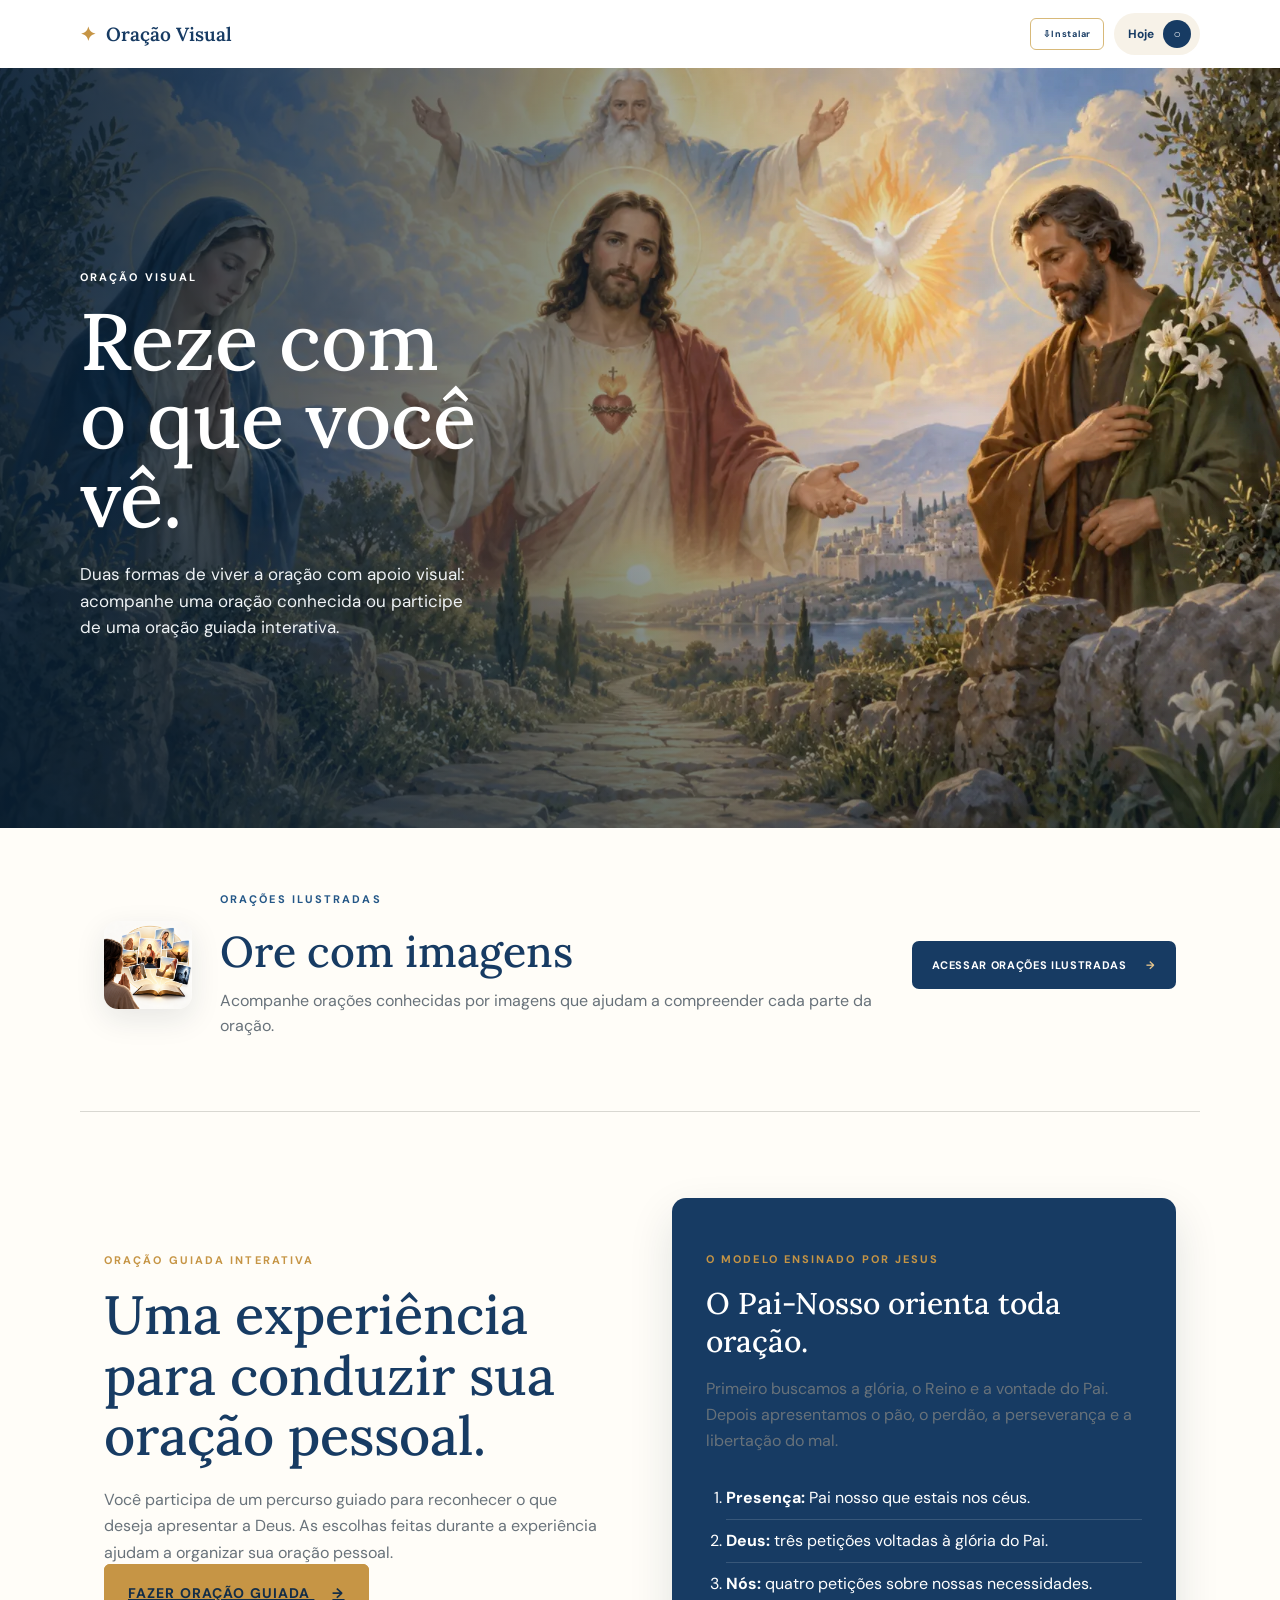
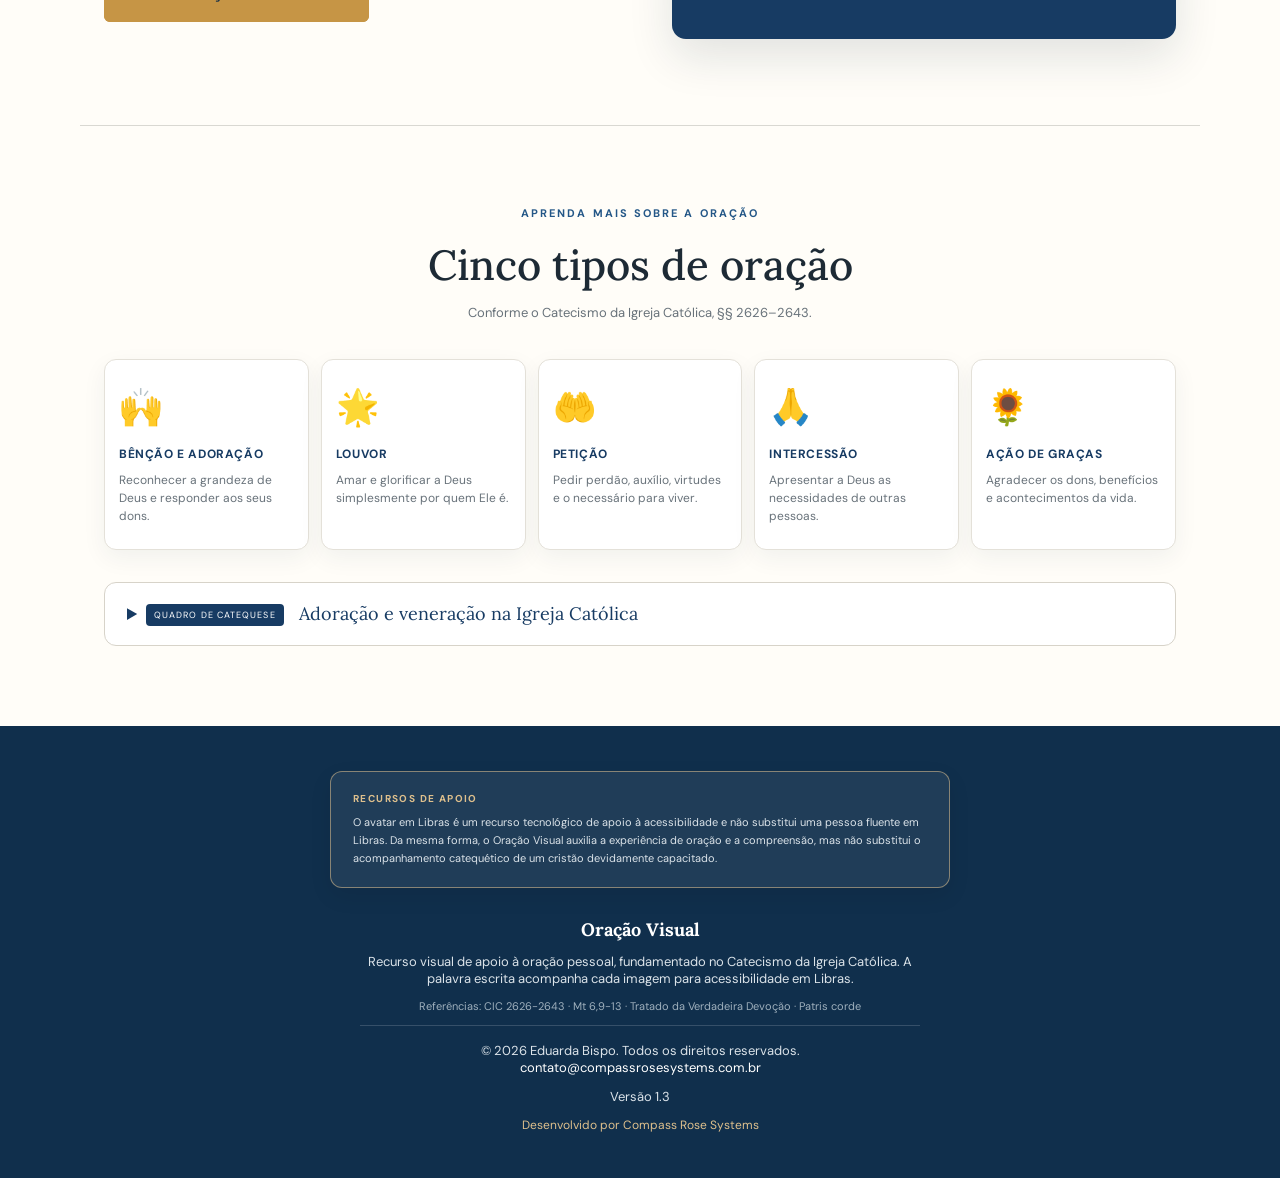
==== index.html @ 01b2849e "Torna instalação do cabeçalho intuitiva" ====
<!doctype html>
<html lang="pt-BR">
<head>
  <meta charset="UTF-8">
  <meta name="viewport" content="width=device-width, initial-scale=1.0">
  <meta name="theme-color" content="#173b63">
  <meta name="mobile-web-app-capable" content="yes">
  <meta name="apple-mobile-web-app-capable" content="yes">
  <meta name="apple-mobile-web-app-status-bar-style" content="default">
  <meta name="apple-mobile-web-app-title" content="Oração Visual">
  <meta name="description" content="Uma oração por imagens, com palavras curtas e apoio do VLibras.">
  <title>Oração Visual</title>
  <link rel="manifest" href="manifest.webmanifest?v=20260916-1">
  <link rel="icon" href="assets/app-icon.svg" type="image/svg+xml">
  <link rel="apple-touch-icon" href="assets/app-icon.svg">
  <link rel="preconnect" href="https://fonts.googleapis.com">
  <link rel="preconnect" href="https://fonts.gstatic.com" crossorigin>
  <link href="https://fonts.googleapis.com/css2?family=DM+Sans:wght@400;600;700&family=Lora:wght@500;600&display=swap" rel="stylesheet">
  <link rel="stylesheet" href="styles.css?v=20260918-2">
  <link rel="stylesheet" href="oracoes-ilustradas.css?v=20260917-7">
</head>
<body>
  <header class="topbar">
    <a class="brand" href="#inicio" aria-label="Oração Visual - início"><span class="brand-mark">✦</span><span>Oração Visual</span></a>
    <div class="header-actions"><button class="install-header" id="installHeaderButton" type="button" aria-label="Instalar Oração Visual"><span class="install-icon" aria-hidden="true">⇩</span><span class="install-label">Instalar</span></button><button class="habit" id="habitButton" type="button" aria-label="Ver hábito de oração"><span>Hoje</span><strong id="habitCount">○</strong></button></div></header>

  <main>
    <section class="hero" id="inicio">
      <img src="assets/oracao-visual-hero.webp" alt="Jesus ao centro, Deus Pai, o Espírito Santo, Santa Maria e São José em uma paisagem iluminada">
      <div class="hero-shade"></div>
      <div class="hero-content">
        <p class="eyebrow">ORAÇÃO VISUAL</p>
        <h1>Reze com<br>o que você vê.</h1>
        <p>Duas formas de viver a oração com apoio visual: acompanhe uma oração conhecida ou participe de uma oração guiada interativa.</p>
      </div>
    </section>

    <section class="illustrated-access" aria-labelledby="oracoes-ilustradas-home">
      <img class="illustrated-access-cover" src="assets/oracoes-ilustradas/capas/capa-oracoes-ilustradas.png.png" alt="" aria-hidden="true">
      <div class="illustrated-access-copy">
        <p class="eyebrow blue">ORAÇÕES ILUSTRADAS</p>
        <h2 id="oracoes-ilustradas-home">Ore com imagens</h2>
        <p>Acompanhe orações conhecidas por imagens que ajudam a compreender cada parte da oração.</p>
      </div>
      <a class="illustrated-access-button" href="oracoes-ilustradas.html">ACESSAR ORAÇÕES ILUSTRADAS <span>→</span></a>
    </section>

    <section class="guided-prayer" id="oracao-guiada" aria-labelledby="guiada-titulo">
      <div>
        <p class="eyebrow gold">ORAÇÃO GUIADA INTERATIVA</p>
        <h2 id="guiada-titulo">Uma experiência para conduzir sua oração pessoal.</h2>
        <p>Você participa de um percurso guiado para reconhecer o que deseja apresentar a Deus. As escolhas feitas durante a experiência ajudam a organizar sua oração pessoal.</p>
        <a class="primary prayer-cta" href="oracao-guiada.html">FAZER ORAÇÃO GUIADA <span>→</span></a>
      </div>
      <div class="our-father-guide">
        <p class="eyebrow gold">O MODELO ENSINADO POR JESUS</p>
        <h3>O Pai-Nosso orienta toda oração.</h3>
        <p>Primeiro buscamos a glória, o Reino e a vontade do Pai. Depois apresentamos o pão, o perdão, a perseverança e a libertação do mal.</p>
        <ol>
          <li><b>Presença:</b> Pai nosso que estais nos céus.</li>
          <li><b>Deus:</b> três petições voltadas à glória do Pai.</li>
          <li><b>Nós:</b> quatro petições sobre nossas necessidades.</li>
        </ol>
      </div>
    </section>

    <section class="how catechesis-section" aria-labelledby="como-funciona">
      <p class="eyebrow blue">APRENDA MAIS SOBRE A ORAÇÃO</p>
      <h2 id="como-funciona">Cinco tipos de oração</h2>
      <p class="catechism">Conforme o Catecismo da Igreja Católica, §§ 2626–2643.</p>
      <div class="purpose-grid">
        <article><span>🙌</span><h3>BÊNÇÃO E ADORAÇÃO</h3><p>Reconhecer a grandeza de Deus e responder aos seus dons.</p></article>
        <article><span>🌟</span><h3>LOUVOR</h3><p>Amar e glorificar a Deus simplesmente por quem Ele é.</p></article>
        <article><span>🤲</span><h3>PETIÇÃO</h3><p>Pedir perdão, auxílio, virtudes e o necessário para viver.</p></article>
        <article><span>🙏</span><h3>INTERCESSÃO</h3><p>Apresentar a Deus as necessidades de outras pessoas.</p></article>
        <article><span>🌻</span><h3>AÇÃO DE GRAÇAS</h3><p>Agradecer os dons, benefícios e acontecimentos da vida.</p></article>
      </div>
      <details class="catechesis-box">
        <summary><span>QUADRO DE CATEQUESE</span> Adoração e veneração na Igreja Católica</summary>
        <p class="catechesis-intro">Estes termos explicam diferentes graus de honra. Eles não são etapas da oração diária.</p>
        <div class="worship-note">
          <div><strong>LATRIA</strong><span>ADORAÇÃO</span><p>Somente a Deus: Pai, Filho e Espírito Santo.</p></div>
          <div><strong>HIPERDULIA</strong><span>VENERAÇÃO ESPECIAL</span><p>À Santíssima Virgem Maria, Mãe de Jesus.</p></div>
          <div><strong>PROTODULIA</strong><span>VENERAÇÃO ESPECIAL</span><p>A São José, esposo de Maria e pai no coração.</p></div>
          <div><strong>DULIA</strong><span>VENERAÇÃO</span><p>Aos demais santos, amigos de Deus e intercessores.</p></div>
        </div>
      </details>
    </section>

    <section class="prayer" id="orar" hidden>
      <div class="progress" aria-label="Progresso da oração"><span id="progressBar"></span></div>
      <div id="stepContent" aria-live="polite"></div>
      <div class="navigation"><button class="secondary" id="backButton" type="button">VOLTAR</button><button class="primary" id="nextButton" type="button">CONTINUAR <span>→</span></button></div>
    </section>

    <section class="closing" id="closing" hidden aria-live="polite">
      <div class="closing-symbol">✦</div><p class="eyebrow gold">SUA ORAÇÃO DE HOJE</p><h2>Senhor, eu estou aqui.</h2><div id="prayerSummary" class="summary"></div><p class="fixed-ending">Em nome de Jesus.<br><strong>Amém.</strong></p><div id="confessionGuidance"></div><button class="primary" id="finishButton" type="button">CONCLUIR ORAÇÃO</button>
    </section>

    <section class="prayer-complete" id="prayerComplete" hidden aria-live="polite">
      <div class="incense-scene" role="img" aria-label="Incenso subindo ao céu como símbolo da oração"><span class="smoke smoke-one"></span><span class="smoke smoke-two"></span><span class="smoke smoke-three"></span><span class="incense-glow"></span><span class="incense-bowl">♨</span></div><p class="eyebrow gold">ORAÇÃO CONCLUÍDA</p><h2>Minha oração sobe a ti, Senhor.</h2><p class="incense-verse">“Suba à tua presença a minha oração como incenso.”<br><strong>Salmo 141,2</strong></p><button class="primary home-button" id="homeButton" type="button"><span aria-hidden="true">⌂</span> VOLTAR AO INÍCIO</button>
    </section>
  </main>

  <footer><aside class="support-notice" aria-label="Aviso sobre os recursos de apoio"><strong>RECURSOS DE APOIO</strong><p>O avatar em Libras é um recurso tecnológico de apoio à acessibilidade e não substitui uma pessoa fluente em Libras. Da mesma forma, o Oração Visual auxilia a experiência de oração e a compreensão, mas não substitui o acompanhamento catequético de um cristão devidamente capacitado.</p></aside><strong>Oração Visual</strong><p>Recurso visual de apoio à oração pessoal, fundamentado no Catecismo da Igreja Católica. A palavra escrita acompanha cada imagem para acessibilidade em Libras.</p><p class="reference">Referências: CIC 2626-2643 · Mt 6,9-13 · Tratado da Verdadeira Devoção · Patris corde</p><button class="install-app" id="installAppButton" type="button" hidden>INSTALAR APLICATIVO</button><p class="footer-rights">© 2026 Eduarda Bispo. Todos os direitos reservados.<br><a href="mailto:contato@compassrosesystems.com.br">contato@compassrosesystems.com.br</a></p><p class="site-version" aria-label="Versão atual">Versão 1.3</p><span class="footer-brand">Desenvolvido por Compass Rose Systems</span></footer>
  <div vw class="enabled"><div vw-access-button class="active"></div><div vw-plugin-wrapper><div class="vw-plugin-top-wrapper"></div></div></div>
  <script src="https://vlibras.gov.br/app/vlibras-plugin.js"></script><script>new window.VLibras.Widget('https://vlibras.gov.br/app');</script><script src="app.js?v=20260917-2"></script>
<script src="pwa-install.js?v=20260918-1"></script>
</body></html>
---- styles.css ----
:root{--blue:#173b63;--blue2:#245787;--cream:#f7f2e8;--paper:#fffdf8;--gold:#c69545;--ink:#1d2a35;--muted:#68727a;--line:#d9d8d2;--shadow:0 18px 45px rgba(19,42,61,.12)}
*{box-sizing:border-box}html{scroll-behavior:smooth}body{margin:0;background:var(--paper);color:var(--ink);font-family:"DM Sans",sans-serif}.topbar{height:68px;padding:0 max(20px,calc((100vw - 1120px)/2));display:flex;align-items:center;justify-content:space-between;background:#fff;position:relative;z-index:3}.brand{display:flex;gap:10px;align-items:center;text-decoration:none;color:var(--blue);font-family:Lora,serif;font-weight:600;font-size:19px}.brand-mark{color:var(--gold)}button{font:inherit}.habit{border:0;background:var(--cream);color:var(--blue);border-radius:30px;padding:7px 9px 7px 14px;display:flex;align-items:center;gap:9px;font-size:12px;font-weight:700}.habit strong{display:grid;place-items:center;width:28px;height:28px;border-radius:50%;background:var(--blue);color:#fff}.hero{height:min(760px,calc(100svh - 68px));min-height:580px;position:relative;color:white;overflow:hidden}.hero>img{width:100%;height:100%;object-fit:cover;object-position:center}.hero-shade{position:absolute;inset:0;background:linear-gradient(90deg,rgba(8,30,50,.88) 0%,rgba(12,40,64,.48) 44%,rgba(12,40,64,.04) 75%),linear-gradient(0deg,rgba(11,33,50,.45),transparent 45%)}.hero-content{position:absolute;left:max(24px,calc((100vw - 1120px)/2));top:50%;transform:translateY(-46%);max-width:490px}.eyebrow{font-size:11px;letter-spacing:.19em;font-weight:700;margin:0 0 18px}.hero h1,.how h2,.closing h2{font-family:Lora,serif;font-weight:500}.hero h1{font-size:clamp(48px,7vw,80px);line-height:.98;margin:0 0 24px}.hero-content>p:not(.eyebrow){max-width:390px;font-size:17px;line-height:1.55;color:#eef2f5}.primary,.secondary{border-radius:6px;padding:16px 19px;border:1px solid var(--gold);font-size:12px;letter-spacing:.08em;font-weight:700;cursor:pointer}.primary{background:var(--gold);color:#122d48}.primary span{margin-left:18px}.secondary{background:transparent;color:var(--blue);border-color:#bdc4c9}.hero .primary{margin-top:16px}.how,.prayer,.closing{max-width:1120px;margin:auto;padding:80px 24px}.how{text-align:center}.blue{color:var(--blue2)}.how h2{font-size:clamp(29px,4vw,42px);max-width:720px;margin:0 auto 38px}.steps-preview{display:grid;grid-template-columns:repeat(4,1fr);gap:10px;max-width:760px;margin:auto}.steps-preview span{padding:17px 8px;border-top:1px solid var(--line);font-size:13px}.steps-preview b{color:var(--gold);margin-right:7px}.prayer{min-height:720px}.progress{height:4px;background:#e5e5df;border-radius:4px;margin-bottom:55px}.progress span{display:block;height:100%;width:25%;background:var(--gold);transition:.3s}.step-head{text-align:center;max-width:650px;margin:0 auto 34px}.step-number{color:var(--gold);font-size:12px;letter-spacing:.15em;font-weight:700}.step-head h2{font-family:Lora,serif;color:var(--blue);font-size:clamp(30px,5vw,48px);margin:10px 0}.step-head p{color:var(--muted);line-height:1.5}.cards{display:grid;grid-template-columns:repeat(auto-fit,minmax(170px,1fr));gap:15px}.visual-card{min-height:220px;position:relative;border:2px solid transparent;border-radius:14px;overflow:hidden;background:#eee;cursor:pointer;box-shadow:0 5px 18px rgba(21,47,68,.08);transition:.2s;text-align:left;padding:0}.visual-card:hover{transform:translateY(-3px)}.visual-card.selected{border-color:var(--gold);box-shadow:0 0 0 3px rgba(198,149,69,.2)}.visual-card .art{height:155px;display:grid;place-items:center;font-size:66px;background:linear-gradient(145deg,#dae8ed,#f5e6cf)}.visual-card.person .art{background-image:url('assets/oracao-visual-hero.webp');background-size:560%;background-position:var(--pos);color:transparent}.visual-card .label{display:block;background:#fff;padding:13px 14px;color:var(--blue);font-weight:700;font-size:14px}.visual-card .meaning{display:block;background:#fff;padding:0 14px 15px;color:var(--muted);font-size:11px;min-height:30px}.visual-card .check{position:absolute;right:10px;top:10px;width:27px;height:27px;border-radius:50%;background:#fff;color:transparent;display:grid;place-items:center}.visual-card.selected .check{background:var(--gold);color:#fff}.navigation{display:flex;justify-content:space-between;margin-top:38px}.navigation .primary:disabled{opacity:.45;cursor:not-allowed}.closing{text-align:center;max-width:760px}.closing-symbol{font-size:48px;color:var(--gold)}.gold{color:var(--gold);margin-top:20px}.closing h2{font-size:45px;color:var(--blue);margin:10px}.summary{text-align:left;background:var(--cream);padding:25px;border-radius:12px;margin:32px 0;line-height:1.7}.summary p{margin:8px 0}.fixed-ending{font-family:Lora,serif;color:var(--blue);font-size:24px;line-height:1.5}.fixed-ending strong{font-size:34px}footer{background:#102f4c;color:#dbe3e9;text-align:center;padding:45px 24px;font-size:13px}footer strong{font-family:Lora,serif;font-size:18px;color:#fff}footer p{max-width:560px;margin:12px auto}footer a{color:#dec08d}.toast{position:fixed;bottom:26px;left:50%;transform:translateX(-50%);background:#173b63;color:#fff;padding:12px 18px;border-radius:30px;z-index:9;box-shadow:var(--shadow)}
@media(max-width:700px){.topbar{height:60px;padding:0 16px}.hero{height:690px}.hero>img{object-position:58% center}.hero-shade{background:linear-gradient(0deg,rgba(9,31,49,.94) 0%,rgba(9,31,49,.68) 50%,rgba(9,31,49,.05) 85%)}.hero-content{left:22px;right:22px;top:auto;bottom:34px;transform:none}.hero h1{font-size:49px}.hero-content>p:not(.eyebrow){font-size:15px}.primary{width:100%}.how{padding:60px 20px}.steps-preview{grid-template-columns:1fr 1fr}.prayer{padding:45px 16px}.cards{grid-template-columns:1fr 1fr;gap:10px}.visual-card{min-height:190px}.visual-card .art{height:125px;font-size:52px}.visual-card .label{font-size:13px;padding:11px}.visual-card .meaning{padding:0 11px 12px}.navigation{gap:10px}.navigation button{width:50%;padding:14px 8px}.closing{padding:60px 20px}.closing h2{font-size:36px}}

/* Catequese visual */
.how h2{margin-bottom:12px}.catechism{color:var(--muted);font-size:13px;margin:0 0 38px}.purpose-grid{display:grid;grid-template-columns:repeat(5,1fr);gap:12px}.purpose-grid article{background:#fff;border:1px solid #e4e1d9;border-radius:12px;padding:24px 14px;text-align:left;box-shadow:0 8px 24px rgba(20,45,64,.06)}.purpose-grid article>span{font-size:35px}.purpose-grid h3{color:var(--blue);font-size:12px;letter-spacing:.05em;margin:16px 0 9px}.purpose-grid p{font-size:12px;line-height:1.5;color:var(--muted);margin:0}.our-father{background:var(--blue);color:#fff;padding:64px max(24px,calc((100vw - 1080px)/2));display:grid;grid-template-columns:1fr 1fr;gap:70px;align-items:center}.our-father h2{font-family:Lora,serif;font-weight:500;font-size:clamp(30px,4vw,45px);margin:0 0 18px}.our-father p:not(.eyebrow){color:#d8e1e8;line-height:1.7}.our-father ol{margin:0;padding:0;list-style:none}.our-father li{border-top:1px solid rgba(255,255,255,.2);padding:17px 0;font-size:14px}.our-father b{color:#e5c48c}.reference{font-size:11px;color:#9fb0bd}
@media(max-width:900px){.purpose-grid{grid-template-columns:repeat(2,1fr)}.purpose-grid article:last-child{grid-column:1/-1}.our-father{grid-template-columns:1fr;gap:30px}}
@media(max-width:520px){.purpose-grid{grid-template-columns:1fr}.purpose-grid article:last-child{grid-column:auto}.purpose-grid article{display:grid;grid-template-columns:44px 1fr;column-gap:10px;padding:18px}.purpose-grid article>span{grid-row:1/3;font-size:30px}.purpose-grid h3{margin:2px 0 5px}.purpose-grid p{grid-column:2}.our-father{padding:52px 22px}}
.worship-note{display:grid;grid-template-columns:1fr 1fr;gap:12px;margin-top:28px;text-align:left}.worship-note>div{border-radius:10px;padding:20px;background:var(--cream)}.worship-note strong{display:block;color:var(--blue);font-family:Lora,serif;font-size:21px}.worship-note span{display:block;color:var(--gold);font-size:11px;font-weight:700;letter-spacing:.08em;margin:5px 0}.worship-note p{margin:0;color:var(--muted);font-size:13px}.saint-field{max-width:560px;margin:25px auto 0}.saint-field label{display:block;color:var(--blue);font-weight:700;font-size:13px;margin-bottom:8px}.saint-field input{width:100%;padding:15px;border:1px solid #bdc4c9;border-radius:7px;font:inherit;background:#fff}.saint-field small{display:block;margin-top:7px;color:var(--muted)}.visual-card.fixed{cursor:default;border-color:#d8c08e}.visual-card.fixed .check{display:none}
@media(max-width:520px){.worship-note{grid-template-columns:1fr}}
.catechesis-box{margin-top:32px;border:1px solid #d7d3c9;border-radius:12px;background:#fff;text-align:left;overflow:hidden}.catechesis-box summary{cursor:pointer;padding:19px 22px;color:var(--blue);font-family:Lora,serif;font-size:18px}.catechesis-box summary span{font-family:"DM Sans",sans-serif;display:inline-block;margin-right:10px;padding:5px 8px;border-radius:4px;background:var(--blue);color:#fff;font-size:9px;letter-spacing:.12em;vertical-align:2px}.catechesis-intro{margin:0;padding:0 22px 5px;color:var(--muted);font-size:13px}.catechesis-box .worship-note{margin:15px;padding:0}.visual-card{min-height:310px}.visual-card .art{height:230px;background-image:linear-gradient(rgba(18,44,65,.10),rgba(18,44,65,.10)),var(--image);background-size:cover;background-position:center;font-size:0}.visual-card.person .art{background-image:linear-gradient(rgba(18,44,65,.08),rgba(18,44,65,.08)),url('assets/oracao-visual-hero.webp')}.visual-card .label{padding-top:12px;padding-bottom:5px;font-size:12px;letter-spacing:.04em}.visual-card .meaning{font-size:10px;padding-bottom:12px}.image-credit{display:block;color:#7a8389;font-size:9px;background:#fff;padding:0 14px 10px}
@media(max-width:700px){.cards{grid-template-columns:1fr}.visual-card{min-height:340px}.visual-card .art{height:270px}.visual-card .label{font-size:12px}.visual-card .meaning{font-size:10px}.catechesis-box summary{font-size:16px;line-height:1.4}}
.visual-card:not(.person) .art{background-image:linear-gradient(145deg,#d8e8ef,#f3e2c6);font-size:92px}.visual-card.person .art{font-size:0}
.group-tabs{display:flex;gap:8px;justify-content:center;flex-wrap:wrap;margin:0 0 26px}.group-tabs button{border:1px solid #bac5cc;background:#fff;color:var(--blue);border-radius:30px;padding:10px 14px;font-size:10px;font-weight:700;letter-spacing:.05em;cursor:pointer}.group-tabs button.active{background:var(--blue);border-color:var(--blue);color:#fff}.summary p{display:grid;grid-template-columns:38px 1fr;gap:10px;align-items:start;padding:10px 0;border-bottom:1px solid rgba(23,59,99,.1)}.summary p:last-child{border-bottom:0}.summary-emoji{font-size:25px;line-height:1.2;text-align:center}
.group-tabs{display:grid;grid-template-columns:repeat(auto-fit,minmax(210px,1fr));max-width:900px;margin:0 auto 28px;gap:12px}.group-tabs button{min-height:82px;border-radius:12px;padding:16px 48px 16px 18px;text-align:left;position:relative;display:flex;flex-direction:column;justify-content:center}.group-tabs button span{font-size:13px;line-height:1.25}.group-tabs button b{font-size:9px;color:var(--gold);margin-top:6px}.group-tabs button.active b{color:#f1d49f}.group-tabs button i{position:absolute;right:16px;top:50%;transform:translateY(-50%);font-size:27px;font-style:normal;font-weight:400}.group-hint{text-align:center;color:var(--muted);font-size:13px;background:var(--cream);border-radius:10px;max-width:620px;margin:0 auto;padding:18px}.group-hint+.cards:empty{display:none}
@media(max-width:700px){.group-tabs{grid-template-columns:1fr}.group-tabs button{min-height:76px}.group-hint{margin-bottom:10px}}
.prayer-cta{font-size:14px;padding:19px 23px;box-shadow:0 0 0 0 rgba(229,188,112,.65);animation:prayerPulse 2.2s ease-in-out infinite}.prayer-cta b{font-size:23px;margin-right:9px}.trinity-panel{max-width:1000px;margin:0 auto;border:2px solid #dfc48e;border-radius:16px;overflow:hidden;background:#fff;box-shadow:var(--shadow)}.trinity-panel>img{display:block;width:100%;height:auto;max-height:520px;object-fit:cover}.trinity-panel>div{display:grid;grid-template-columns:repeat(3,1fr)}.trinity-panel article{padding:18px;border-right:1px solid var(--line)}.trinity-panel article:last-child{border-right:0}.trinity-panel strong,.trinity-panel span{display:block}.trinity-panel strong{color:var(--blue);font-size:13px}.trinity-panel span{color:var(--muted);font-size:11px;margin-top:5px}@keyframes prayerPulse{0%,100%{box-shadow:0 0 0 0 rgba(229,188,112,.6);transform:scale(1)}50%{box-shadow:0 0 0 10px rgba(229,188,112,0);transform:scale(1.025)}}@media(prefers-reduced-motion:reduce){.prayer-cta{animation:none}}@media(max-width:700px){.prayer-cta{font-size:12px}.trinity-panel>div{grid-template-columns:1fr}.trinity-panel article{border-right:0;border-bottom:1px solid var(--line)}.trinity-panel article:last-child{border-bottom:0}}
.confession-box{text-align:left;margin:38px 0;padding:28px;border:2px solid #d9bd83;border-radius:16px;background:#fff;box-shadow:var(--shadow)}.confession-head{display:flex;gap:14px;align-items:center;border-bottom:1px solid var(--line);padding-bottom:18px}.confession-head>span{font-size:38px}.confession-head p{margin:0;color:var(--gold);font-size:10px;font-weight:700;letter-spacing:.12em}.confession-head h3{margin:4px 0 0;color:var(--blue);font-family:Lora,serif;font-size:27px}.confession-box>p{color:var(--muted);line-height:1.6}.confession-notes{background:var(--cream);border-radius:10px;padding:18px;margin:20px 0}.confession-notes strong,.bible-box h4,.contrition h4{color:var(--blue);font-size:11px;letter-spacing:.08em}.confession-notes ul{list-style:none;padding:0;margin:12px 0 0;display:grid;grid-template-columns:1fr 1fr;gap:8px}.confession-notes li{font-size:12px}.sacrament-note{font-weight:700;color:var(--blue)!important}.bible-box{margin:25px 0;border-top:1px solid var(--line);border-bottom:1px solid var(--line);padding:22px 0}.bible-box>p{display:grid;grid-template-columns:120px 1fr;gap:12px;margin:13px 0}.bible-box b{color:var(--gold);font-size:12px}.bible-box span{color:var(--muted);font-size:12px}.contrition-buttons{display:grid;grid-template-columns:repeat(3,1fr);gap:9px}.contrition-buttons button{border:1px solid #b7c0c6;border-radius:9px;background:#fff;color:var(--blue);padding:14px 38px 14px 13px;text-align:left;font-size:11px;font-weight:700;position:relative;cursor:pointer}.contrition-buttons small{display:block;color:var(--muted);font-weight:400;margin-top:4px}.contrition-buttons button>span{position:absolute;right:13px;top:50%;transform:translateY(-50%);font-size:20px}.contrition-text{margin-top:12px;padding:20px;border-radius:10px;background:var(--blue);color:#fff;font-family:Lora,serif;line-height:1.7}.contrition-text p{margin:0}@media(max-width:700px){.confession-box{padding:20px}.confession-notes ul{grid-template-columns:1fr}.bible-box>p{grid-template-columns:1fr;gap:3px}.contrition-buttons{grid-template-columns:1fr}.confession-head h3{font-size:23px}}
.footer-brand{display:block;color:#dec08d;margin-top:10px;font-size:12px}
.footer-rights{padding-top:16px;border-top:1px solid rgba(255,255,255,.16)}.footer-rights a{color:#fff;text-decoration:none}.footer-rights a:hover{text-decoration:underline}.install-app{margin:16px auto 6px;padding:13px 20px;border:1px solid #dec08d;border-radius:6px;background:#dec08d;color:#102f4c;font-size:11px;font-weight:700;letter-spacing:.08em;cursor:pointer}.install-app[hidden]{display:none}
.open-request{max-width:760px;margin:28px auto 0;padding:22px;border:1px solid #d9d8d2;border-radius:12px;background:var(--cream);text-align:left}.open-request label{display:block;color:var(--blue);font-weight:700;font-size:13px;margin-bottom:9px}.open-request textarea{display:block;width:100%;min-height:118px;resize:vertical;padding:15px;border:1px solid #bdc4c9;border-radius:8px;background:#fff;color:var(--ink);font:inherit;line-height:1.5}.open-request small{display:block;margin-top:8px;color:var(--muted)}
.mediator-card{position:relative;display:grid;grid-template-columns:150px 1fr;grid-template-rows:auto auto;max-width:540px;min-height:150px;margin:0 auto 28px;border:3px solid var(--gold);border-radius:15px;overflow:hidden;background:#fff;text-align:left;box-shadow:0 10px 28px rgba(19,42,61,.12)}.mediator-image{grid-row:1/3;width:150px;height:100%;min-height:150px;background-image:linear-gradient(rgba(18,44,65,.05),rgba(18,44,65,.05)),url('assets/oracao-visual-hero.webp');background-size:430%;background-position:50% 31%}.mediator-card strong{align-self:end;padding:42px 18px 2px;color:var(--blue);font-size:16px}.mediator-card p{margin:0;padding:3px 18px 16px;color:var(--muted);font-size:12px;line-height:1.45}.mediator-card small{color:var(--gold);font-weight:700}.mediator-check{position:absolute;right:14px;top:13px;padding:6px 9px;border-radius:20px;background:var(--gold);color:#fff;font-size:9px;font-weight:700;letter-spacing:.05em}
@media(max-width:520px){.mediator-card{grid-template-columns:125px 1fr}.mediator-image{width:125px}.mediator-card strong{padding-left:14px;padding-right:10px}.mediator-card p{padding-left:14px;padding-right:10px}.mediator-check{right:9px;top:9px;font-size:8px}}
.worship-note{grid-template-columns:repeat(4,1fr)}
@media(max-width:900px){.worship-note{grid-template-columns:1fr 1fr}}
@media(max-width:520px){.worship-note{grid-template-columns:1fr}}

/* Conclusão da oração: o incenso simboliza a oração que sobe a Deus */
.prayer-complete{min-height:calc(100svh - 68px);padding:70px 24px 90px;text-align:center;background:radial-gradient(circle at 50% 25%,#fff 0,#f8f0df 35%,#e9dcc1 72%,#d8c294 100%);overflow:hidden}.prayer-complete h2{max-width:650px;margin:8px auto 16px;color:var(--blue);font-family:Lora,serif;font-size:clamp(34px,6vw,58px);font-weight:500}.incense-verse{color:#596976;font-family:Lora,serif;font-size:18px;line-height:1.65;margin:0 auto 30px}.incense-verse strong{font-family:"DM Sans",sans-serif;color:var(--gold);font-size:12px;letter-spacing:.08em}.incense-scene{position:relative;width:260px;height:300px;margin:0 auto 8px}.incense-bowl{position:absolute;left:50%;bottom:8px;transform:translateX(-50%);display:grid;place-items:center;width:112px;height:48px;border-radius:10px 10px 58px 58px;background:linear-gradient(180deg,#d5a554,#8c5d25);border:3px solid #f1d093;color:#fff0c2;font-size:25px;box-shadow:0 12px 24px rgba(79,52,24,.24),inset 0 5px 8px rgba(255,255,255,.28)}.incense-glow{position:absolute;left:50%;bottom:44px;width:56px;height:20px;transform:translateX(-50%);border-radius:50%;background:#f4b85b;filter:blur(7px);animation:incenseGlow 2s ease-in-out infinite}.smoke{position:absolute;left:50%;bottom:56px;width:24px;height:150px;border-radius:50%;border-left:10px solid rgba(255,255,255,.82);filter:blur(5px);transform-origin:50% 100%;opacity:0;animation:smokeRise 4.8s ease-in infinite}.smoke-two{margin-left:12px;height:185px;animation-delay:1.45s;animation-duration:5.4s}.smoke-three{margin-left:-18px;height:170px;animation-delay:2.9s;animation-duration:5.1s}.home-button{min-width:245px;font-size:13px;box-shadow:0 12px 28px rgba(50,44,28,.16)}.home-button span{font-size:20px;margin:0 8px 0 0;vertical-align:-2px}@keyframes smokeRise{0%{opacity:0;transform:translate(-50%,10px) scale(.7) rotate(-7deg)}18%{opacity:.8}62%{opacity:.45;transform:translate(-42%,-100px) scale(1.35) rotate(10deg)}100%{opacity:0;transform:translate(-58%,-195px) scale(2) rotate(-8deg)}}@keyframes incenseGlow{0%,100%{opacity:.45;transform:translateX(-50%) scale(.85)}50%{opacity:.85;transform:translateX(-50%) scale(1.12)}}
@media(prefers-reduced-motion:reduce){.smoke,.incense-glow{animation:none}.smoke{opacity:.45;transform:translate(-50%,-75px) scale(1.25)}}
@media(max-width:700px){.prayer-complete{min-height:calc(100svh - 60px);padding:46px 20px 70px}.incense-scene{height:270px}.incense-verse{font-size:16px}}

/* Oração guiada - cartões de símbolos compactos */
.visual-card:not(.person){min-height:0}.visual-card:not(.person) .art{height:108px;font-size:54px}.visual-card:not(.person) .label{padding-top:10px}.visual-card:not(.person) .meaning{min-height:0}.visual-card:not(.person) .image-credit{padding-bottom:8px}
@media(max-width:700px){.cards{grid-template-columns:repeat(2,minmax(0,1fr));gap:9px}.visual-card:not(.person){min-height:0}.visual-card:not(.person) .art{height:76px;font-size:38px}.visual-card:not(.person) .label{padding:8px 9px 4px;font-size:11px}.visual-card:not(.person) .meaning{padding:0 9px 8px;font-size:9px;line-height:1.35}.visual-card:not(.person) .image-credit{padding:0 9px 7px;font-size:8px}.visual-card:not(.person) .check{width:23px;height:23px;right:7px;top:7px}}
@media(max-width:380px){.visual-card:not(.person) .art{height:68px;font-size:34px}}

/* Instalação e orientação de uso */
.header-actions{display:flex;align-items:center;gap:10px}.install-header{border:1px solid #d8b979;border-radius:6px;background:transparent;color:#173b63;padding:9px 12px;font-size:9px;font-weight:700;letter-spacing:.08em;cursor:pointer}.install-header:hover{background:#f6ecd8}.install-header[hidden]{display:none}.support-notice{max-width:620px;margin:0 auto 30px;padding:20px 22px;border:1px solid rgba(222,192,141,.55);border-radius:12px;background:rgba(255,255,255,.07);text-align:left;box-shadow:0 8px 22px rgba(0,0,0,.08)}.support-notice strong{display:block;font-family:"DM Sans",sans-serif;font-size:10px;letter-spacing:.14em;color:#dec08d;margin-bottom:8px}.support-notice p{max-width:none;margin:0;color:#dbe3e9;font-size:11px;line-height:1.65}@media(max-width:700px){.topbar{gap:8px}.brand{min-width:0}.brand span:last-child{white-space:nowrap}.header-actions{margin-left:auto;gap:5px}.install-header{width:34px;height:34px;padding:0;border-radius:50%;font-size:0;display:grid;place-items:center}.install-header::before{content:"↓";font-size:18px;line-height:1;font-weight:700}.habit{padding:6px 8px}.habit span{display:none}.support-notice{max-width:none;margin:0 0 26px;padding:18px;border-radius:12px}.support-notice strong{font-size:9px}.support-notice p{font-size:10.5px;line-height:1.6}}
---- oracoes-ilustradas.css ----
.illustrated-library{max-width:920px;margin:0 auto;padding:70px 24px 100px;min-height:70vh}.back-link{display:inline-block;margin-bottom:58px;color:var(--blue);font-size:11px;font-weight:700;letter-spacing:.08em;text-decoration:none}.illustrated-library>h1{font-family:Lora,serif;font-size:clamp(42px,7vw,68px);font-weight:500;color:var(--blue);margin:0 0 16px}.library-intro{max-width:600px;color:var(--muted);line-height:1.65;margin:0 0 46px}.prayer-list{display:grid;gap:14px}.prayer-entry{display:grid;grid-template-columns:112px 1fr 44px;align-items:center;gap:24px;padding:14px;border:1px solid #e1ddd3;border-radius:14px;background:#fff;text-decoration:none;box-shadow:0 10px 30px rgba(19,42,61,.07);transition:.2s;overflow:hidden}.prayer-entry:hover{transform:translateY(-2px);box-shadow:var(--shadow)}.prayer-entry-cover{width:112px;height:112px;display:block;object-fit:cover;border-radius:10px}.prayer-entry-copy{min-width:0}.entry-kicker{font-size:9px;letter-spacing:.15em;color:var(--gold);font-weight:700}.prayer-entry h2{font-family:Lora,serif;color:var(--blue);font-size:30px;font-weight:500;margin:5px 0}.prayer-entry p{margin:0;color:var(--muted);font-size:12px}.entry-arrow{display:grid;place-items:center;width:44px;height:44px;border-radius:50%;background:var(--blue);color:#fff;font-size:20px}.illustrated-access{max-width:1120px;margin:0 auto;padding:64px 24px 72px;display:flex;align-items:center;gap:28px;border-bottom:1px solid var(--line)}.illustrated-access-cover{width:88px;height:88px;flex:0 0 88px;display:block;object-fit:cover;border-radius:14px;box-shadow:0 10px 30px rgba(19,42,61,.10)}.illustrated-access-copy{flex:1;min-width:0}.illustrated-access h2{font-family:Lora,serif;font-weight:500;color:var(--blue);font-size:clamp(30px,4vw,43px);margin:0 0 10px}.illustrated-access p:not(.eyebrow){color:var(--muted);margin:0;line-height:1.55}.illustrated-access-button{flex:0 0 auto;text-decoration:none;background:var(--blue);color:#fff;padding:17px 20px;border-radius:7px;font-size:11px;font-weight:700;letter-spacing:.06em}.illustrated-access-button span{margin-left:16px;color:#e5c48c}.guided-prayer{max-width:1120px;margin:0 auto;padding:86px 24px;display:grid;grid-template-columns:1fr 1fr;gap:64px;align-items:center;border-bottom:1px solid var(--line)}.guided-prayer h2{font-family:Lora,serif;font-size:clamp(36px,5vw,54px);font-weight:500;line-height:1.12;color:var(--blue);margin:8px 0 20px}.guided-prayer>div>p:not(.eyebrow){color:var(--muted);line-height:1.65}.guided-prayer .prayer-cta{margin-top:18px}.our-father-guide{background:var(--blue);color:#fff;border-radius:14px;padding:34px;box-shadow:var(--shadow)}.our-father-guide h3{font-family:Lora,serif;font-size:30px;font-weight:500;margin:6px 0 15px}.our-father-guide>p:not(.eyebrow){color:rgba(255,255,255,.82);line-height:1.6}.our-father-guide ol{padding-left:20px;margin:22px 0 0}.our-father-guide li{padding:9px 0;line-height:1.5}.our-father-guide li+li{border-top:1px solid rgba(255,255,255,.14)}.catechesis-section{margin-top:0}.version-history{display:flex;gap:12px 20px;flex-wrap:wrap;align-items:center;margin:22px 0 12px;font-size:10px;line-height:1.5}.version-history>strong{width:100%;letter-spacing:.12em}.version-history span{opacity:.78}.version-history b{margin-right:4px}@media(max-width:760px){.illustrated-access{padding:52px 20px 60px;display:grid;grid-template-columns:88px 1fr;gap:20px}.illustrated-access-button{grid-column:1/-1;text-align:center}.guided-prayer{grid-template-columns:1fr;gap:36px;padding:64px 20px}.our-father-guide{padding:28px}}@media(max-width:600px){.illustrated-library{padding:45px 18px 70px}.back-link{margin-bottom:42px}.prayer-entry{grid-template-columns:88px 1fr 38px;gap:14px;padding:10px}.prayer-entry-cover{width:88px;height:88px}.prayer-entry h2{font-size:24px}.entry-arrow{width:38px;height:38px}}
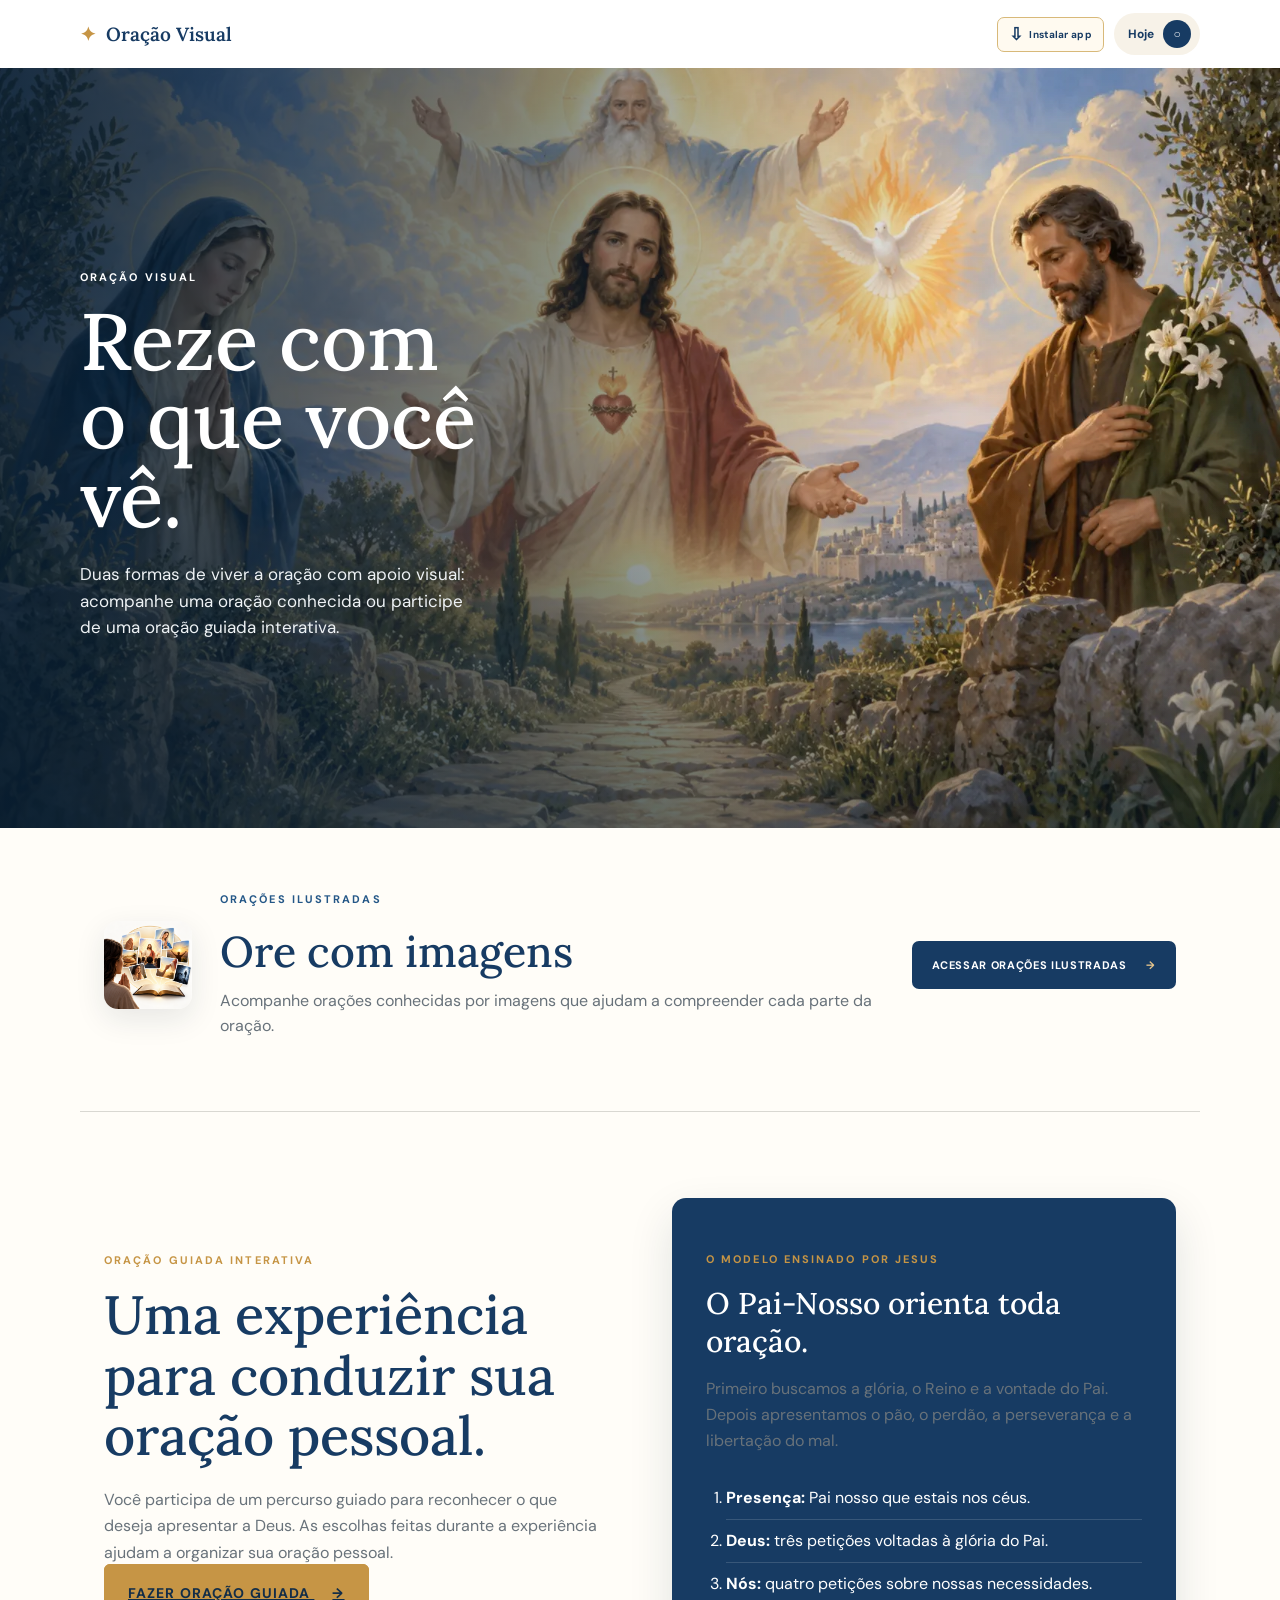
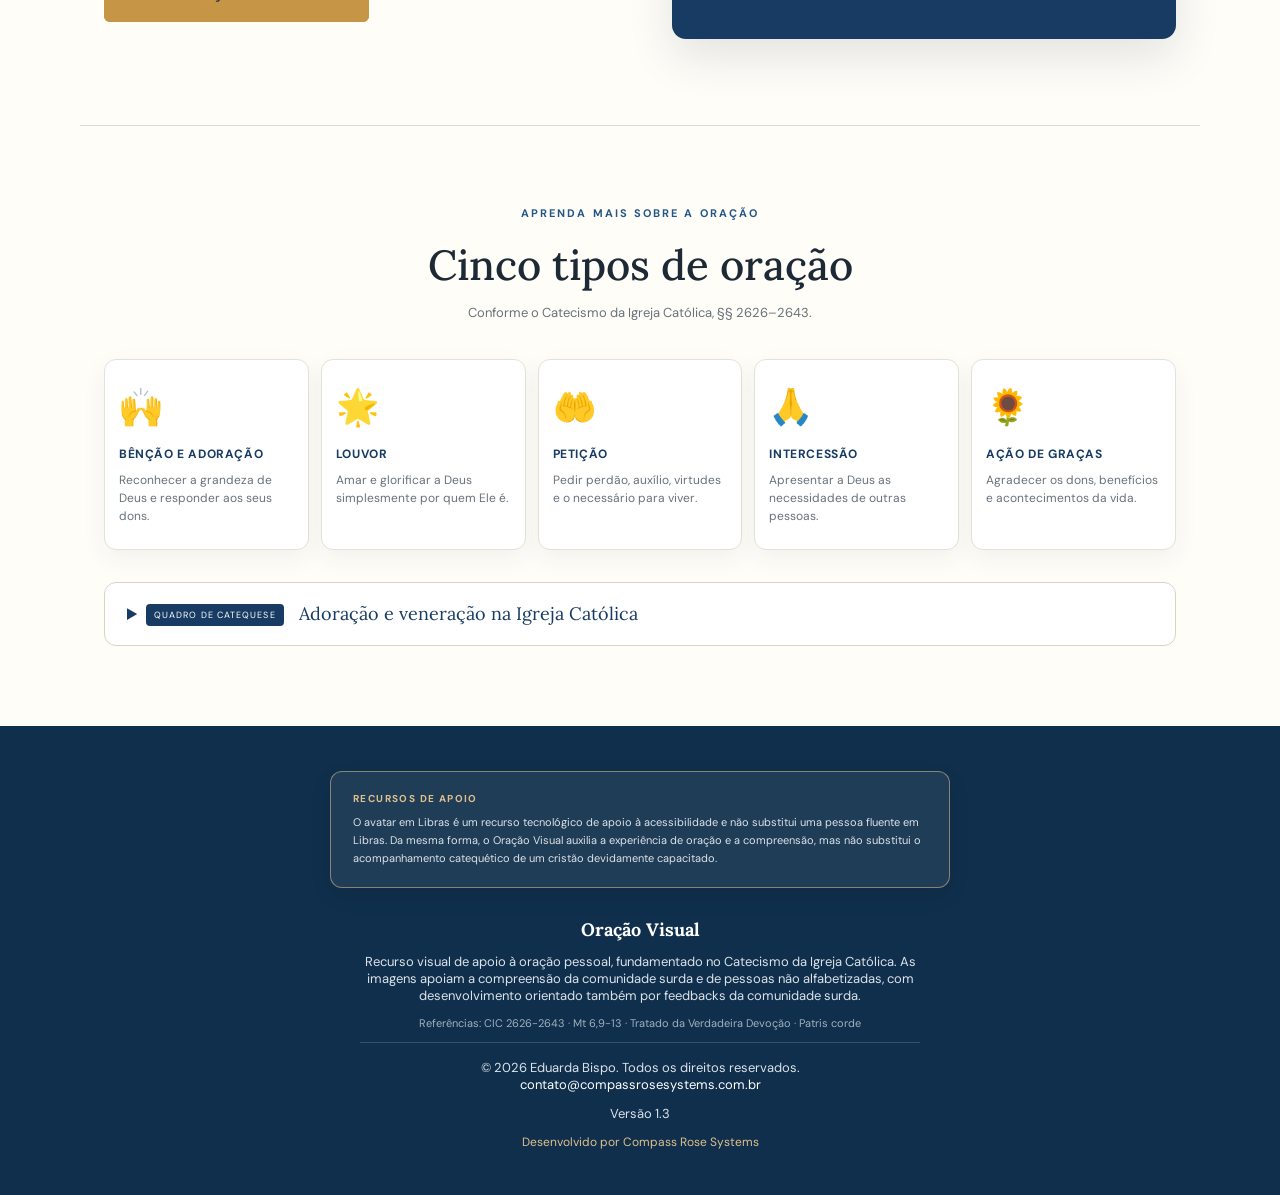
==== commit c40b6f20: "Restaura Hoje no mobile e ajusta texto de acessibilidade" ====
--- a/index.html
+++ b/index.html
@@ -16,13 +16,13 @@
   <link rel="preconnect" href="https://fonts.googleapis.com">
   <link rel="preconnect" href="https://fonts.gstatic.com" crossorigin>
   <link href="https://fonts.googleapis.com/css2?family=DM+Sans:wght@400;600;700&family=Lora:wght@500;600&display=swap" rel="stylesheet">
-  <link rel="stylesheet" href="styles.css?v=20260918-2">
+  <link rel="stylesheet" href="styles.css?v=20260918-3">
   <link rel="stylesheet" href="oracoes-ilustradas.css?v=20260917-7">
 </head>
 <body>
   <header class="topbar">
     <a class="brand" href="#inicio" aria-label="Oração Visual - início"><span class="brand-mark">✦</span><span>Oração Visual</span></a>
-    <div class="header-actions"><button class="install-header" id="installHeaderButton" type="button" aria-label="Instalar Oração Visual"><span class="install-icon" aria-hidden="true">⇩</span><span class="install-label">Instalar</span></button><button class="habit" id="habitButton" type="button" aria-label="Ver hábito de oração"><span>Hoje</span><strong id="habitCount">○</strong></button></div></header>
+    <div class="header-actions"><button class="install-header" id="installHeaderButton" type="button" aria-label="Instalar Oração Visual"><span class="install-icon" aria-hidden="true">⇩</span><span class="install-label">Instalar app</span></button><button class="habit" id="habitButton" type="button" aria-label="Ver hábito de oração"><span>Hoje</span><strong id="habitCount">○</strong></button></div></header>
 
   <main>
     <section class="hero" id="inicio">
@@ -102,7 +102,7 @@
     </section>
   </main>
 
-  <footer><aside class="support-notice" aria-label="Aviso sobre os recursos de apoio"><strong>RECURSOS DE APOIO</strong><p>O avatar em Libras é um recurso tecnológico de apoio à acessibilidade e não substitui uma pessoa fluente em Libras. Da mesma forma, o Oração Visual auxilia a experiência de oração e a compreensão, mas não substitui o acompanhamento catequético de um cristão devidamente capacitado.</p></aside><strong>Oração Visual</strong><p>Recurso visual de apoio à oração pessoal, fundamentado no Catecismo da Igreja Católica. A palavra escrita acompanha cada imagem para acessibilidade em Libras.</p><p class="reference">Referências: CIC 2626-2643 · Mt 6,9-13 · Tratado da Verdadeira Devoção · Patris corde</p><button class="install-app" id="installAppButton" type="button" hidden>INSTALAR APLICATIVO</button><p class="footer-rights">© 2026 Eduarda Bispo. Todos os direitos reservados.<br><a href="mailto:contato@compassrosesystems.com.br">contato@compassrosesystems.com.br</a></p><p class="site-version" aria-label="Versão atual">Versão 1.3</p><span class="footer-brand">Desenvolvido por Compass Rose Systems</span></footer>
+  <footer><aside class="support-notice" aria-label="Aviso sobre os recursos de apoio"><strong>RECURSOS DE APOIO</strong><p>O avatar em Libras é um recurso tecnológico de apoio à acessibilidade e não substitui uma pessoa fluente em Libras. Da mesma forma, o Oração Visual auxilia a experiência de oração e a compreensão, mas não substitui o acompanhamento catequético de um cristão devidamente capacitado.</p></aside><strong>Oração Visual</strong><p>Recurso visual de apoio à oração pessoal, fundamentado no Catecismo da Igreja Católica. As imagens apoiam a compreensão da comunidade surda e de pessoas não alfabetizadas, com desenvolvimento orientado também por feedbacks da comunidade surda.</p><p class="reference">Referências: CIC 2626-2643 · Mt 6,9-13 · Tratado da Verdadeira Devoção · Patris corde</p><button class="install-app" id="installAppButton" type="button" hidden>INSTALAR APLICATIVO</button><p class="footer-rights">© 2026 Eduarda Bispo. Todos os direitos reservados.<br><a href="mailto:contato@compassrosesystems.com.br">contato@compassrosesystems.com.br</a></p><p class="site-version" aria-label="Versão atual">Versão 1.3</p><span class="footer-brand">Desenvolvido por Compass Rose Systems</span></footer>
   <div vw class="enabled"><div vw-access-button class="active"></div><div vw-plugin-wrapper><div class="vw-plugin-top-wrapper"></div></div></div>
   <script src="https://vlibras.gov.br/app/vlibras-plugin.js"></script><script>new window.VLibras.Widget('https://vlibras.gov.br/app');</script><script src="app.js?v=20260917-2"></script>
 <script src="pwa-install.js?v=20260918-1"></script>
--- a/styles.css
+++ b/styles.css
@@ -36,4 +36,4 @@
 @media(max-width:380px){.visual-card:not(.person) .art{height:68px;font-size:34px}}
 
 /* Instalação e orientação de uso */
-.header-actions{display:flex;align-items:center;gap:10px}.install-header{border:1px solid #d8b979;border-radius:6px;background:transparent;color:#173b63;padding:9px 12px;font-size:9px;font-weight:700;letter-spacing:.08em;cursor:pointer}.install-header:hover{background:#f6ecd8}.install-header[hidden]{display:none}.support-notice{max-width:620px;margin:0 auto 30px;padding:20px 22px;border:1px solid rgba(222,192,141,.55);border-radius:12px;background:rgba(255,255,255,.07);text-align:left;box-shadow:0 8px 22px rgba(0,0,0,.08)}.support-notice strong{display:block;font-family:"DM Sans",sans-serif;font-size:10px;letter-spacing:.14em;color:#dec08d;margin-bottom:8px}.support-notice p{max-width:none;margin:0;color:#dbe3e9;font-size:11px;line-height:1.65}@media(max-width:700px){.topbar{gap:8px}.brand{min-width:0}.brand span:last-child{white-space:nowrap}.header-actions{margin-left:auto;gap:5px}.install-header{width:34px;height:34px;padding:0;border-radius:50%;font-size:0;display:grid;place-items:center}.install-header::before{content:"↓";font-size:18px;line-height:1;font-weight:700}.habit{padding:6px 8px}.habit span{display:none}.support-notice{max-width:none;margin:0 0 26px;padding:18px;border-radius:12px}.support-notice strong{font-size:9px}.support-notice p{font-size:10.5px;line-height:1.6}}
+.header-actions{display:flex;align-items:center;gap:10px}.install-header{display:flex;align-items:center;gap:6px;border:1px solid #d8b979;border-radius:7px;background:#fffaf0;color:#173b63;padding:8px 11px;font-size:10px;font-weight:700;letter-spacing:.03em;cursor:pointer}.install-icon{font-size:17px;line-height:1}.install-label{white-space:nowrap}.install-header:hover{background:#f6ecd8}.install-header[hidden]{display:none}.support-notice{max-width:620px;margin:0 auto 30px;padding:20px 22px;border:1px solid rgba(222,192,141,.55);border-radius:12px;background:rgba(255,255,255,.07);text-align:left;box-shadow:0 8px 22px rgba(0,0,0,.08)}.support-notice strong{display:block;font-family:"DM Sans",sans-serif;font-size:10px;letter-spacing:.14em;color:#dec08d;margin-bottom:8px}.support-notice p{max-width:none;margin:0;color:#dbe3e9;font-size:11px;line-height:1.65}@media(max-width:700px){.topbar{gap:7px;padding-left:14px;padding-right:14px}.brand{min-width:0}.brand span:last-child{white-space:nowrap}.header-actions{margin-left:auto;gap:5px}.install-header{height:34px;padding:0 9px;gap:4px;border-radius:7px}.install-icon{font-size:16px}.install-label{font-size:9px}.habit{width:34px;height:34px;padding:0;display:grid;place-items:center}.habit span{display:none}.support-notice{max-width:none;margin:0 0 26px;padding:18px;border-radius:12px}.support-notice strong{font-size:9px}.support-notice p{font-size:10.5px;line-height:1.6}}
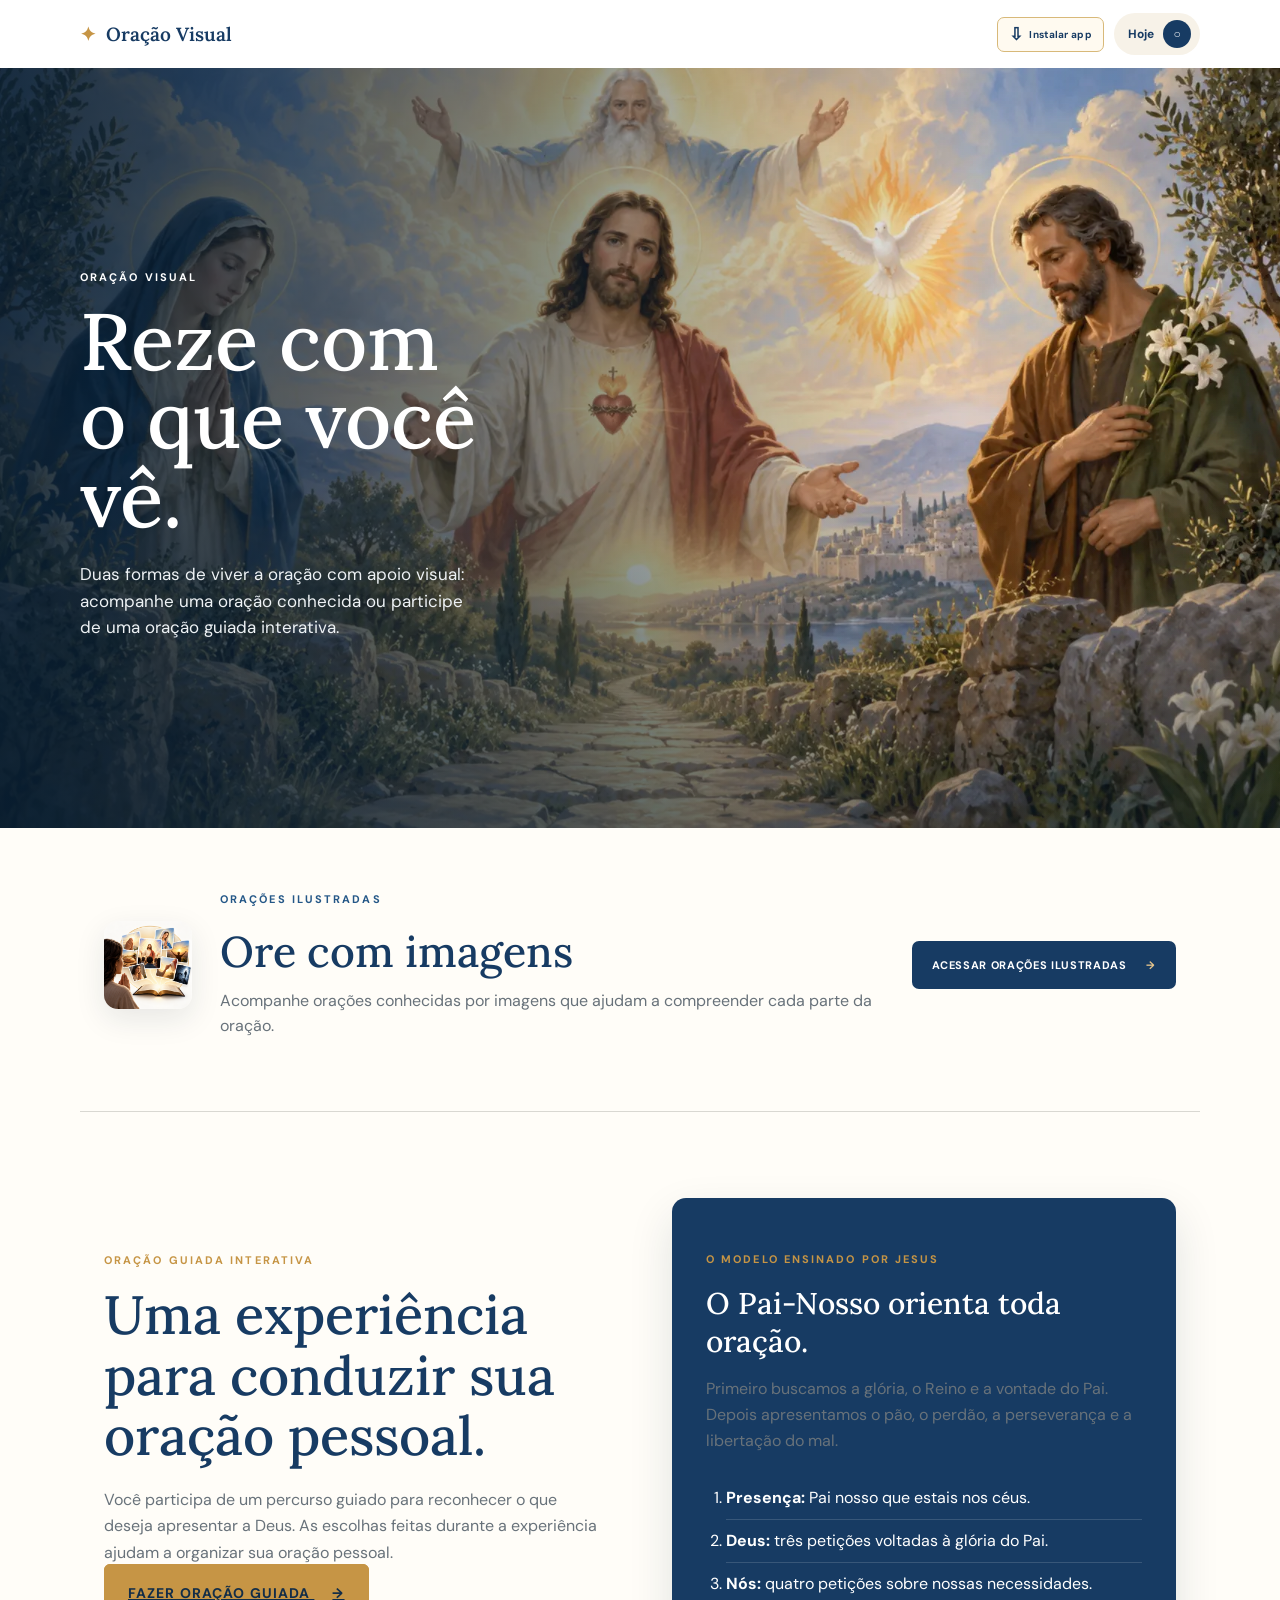
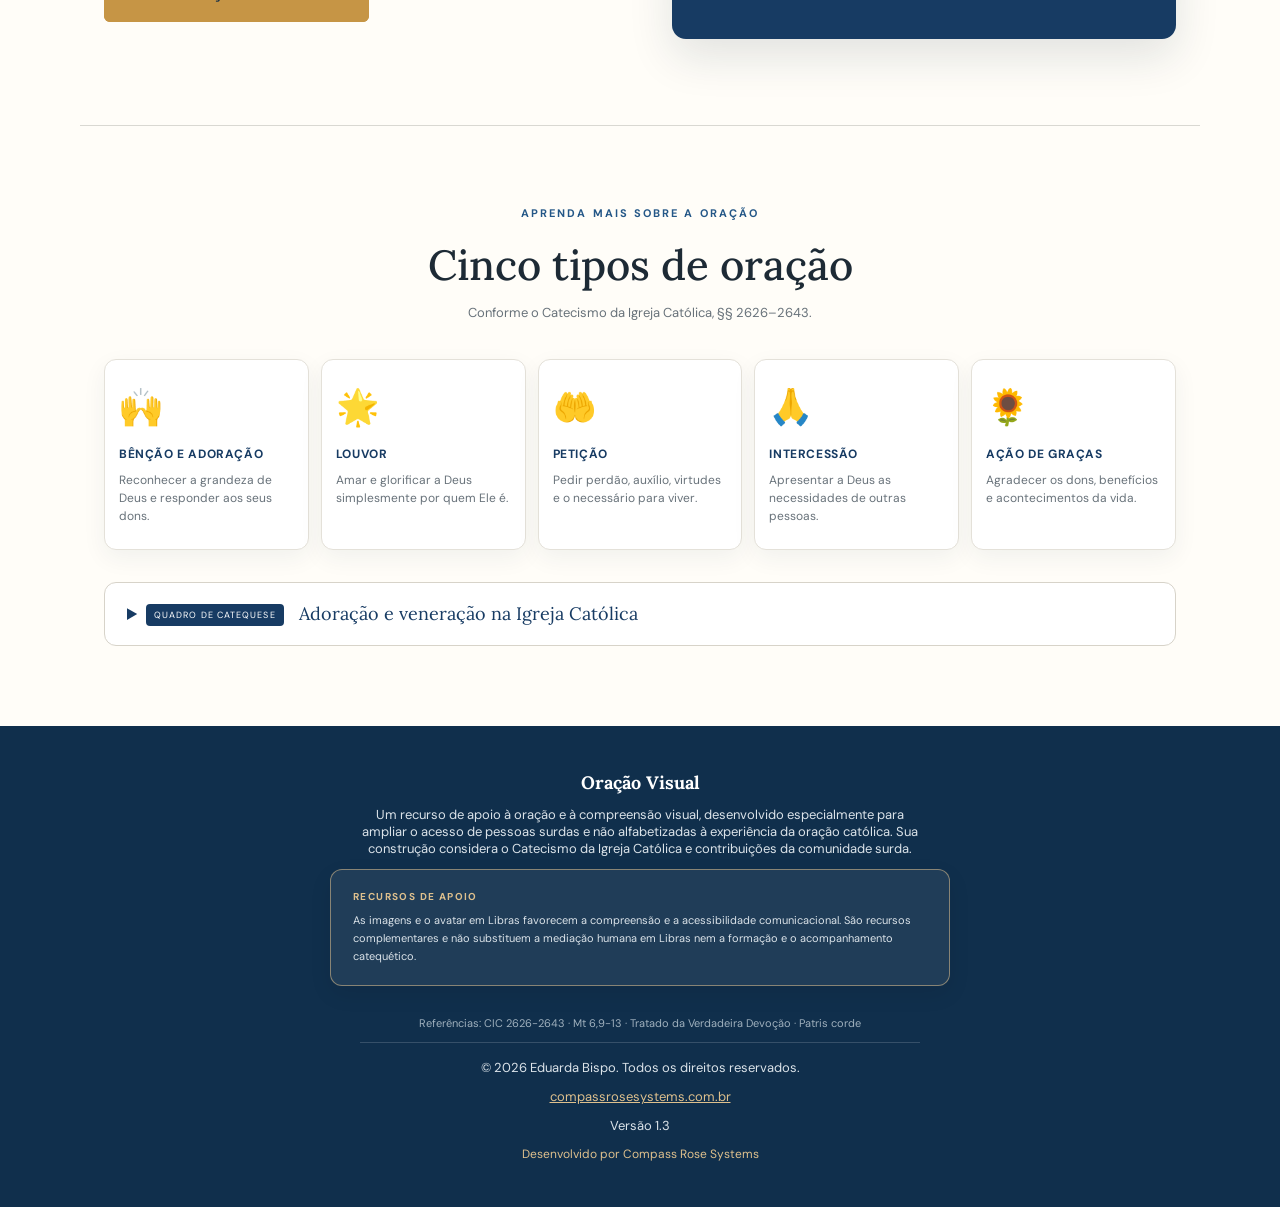
==== commit ab2eab32: "Melhora texto institucional do rodapé" ====
--- a/index.html
+++ b/index.html
@@ -16,13 +16,14 @@
   <link rel="preconnect" href="https://fonts.googleapis.com">
   <link rel="preconnect" href="https://fonts.gstatic.com" crossorigin>
   <link href="https://fonts.googleapis.com/css2?family=DM+Sans:wght@400;600;700&family=Lora:wght@500;600&display=swap" rel="stylesheet">
-  <link rel="stylesheet" href="styles.css?v=20260918-3">
+  <link rel="stylesheet" href="styles.css?v=20260918-5">
   <link rel="stylesheet" href="oracoes-ilustradas.css?v=20260917-7">
 </head>
 <body>
   <header class="topbar">
-    <a class="brand" href="#inicio" aria-label="Oração Visual - início"><span class="brand-mark">✦</span><span>Oração Visual</span></a>
-    <div class="header-actions"><button class="install-header" id="installHeaderButton" type="button" aria-label="Instalar Oração Visual"><span class="install-icon" aria-hidden="true">⇩</span><span class="install-label">Instalar app</span></button><button class="habit" id="habitButton" type="button" aria-label="Ver hábito de oração"><span>Hoje</span><strong id="habitCount">○</strong></button></div></header>
+  <a class="brand" href="index.html" aria-label="Oração Visual - início"><span class="brand-mark">✦</span><span>Oração Visual</span></a>
+  <div class="header-actions"><button class="install-header" id="installHeaderButton" type="button" aria-label="Instalar Oração Visual"><span class="install-icon" aria-hidden="true">⇩</span><span class="install-label">Instalar app</span></button><button class="habit" id="habitButton" type="button" aria-label="Ver hábito de oração"><span>Hoje</span><strong id="habitCount">○</strong></button></div>
+</header>
 
   <main>
     <section class="hero" id="inicio">
@@ -102,7 +103,17 @@
     </section>
   </main>
 
-  <footer><aside class="support-notice" aria-label="Aviso sobre os recursos de apoio"><strong>RECURSOS DE APOIO</strong><p>O avatar em Libras é um recurso tecnológico de apoio à acessibilidade e não substitui uma pessoa fluente em Libras. Da mesma forma, o Oração Visual auxilia a experiência de oração e a compreensão, mas não substitui o acompanhamento catequético de um cristão devidamente capacitado.</p></aside><strong>Oração Visual</strong><p>Recurso visual de apoio à oração pessoal, fundamentado no Catecismo da Igreja Católica. As imagens apoiam a compreensão da comunidade surda e de pessoas não alfabetizadas, com desenvolvimento orientado também por feedbacks da comunidade surda.</p><p class="reference">Referências: CIC 2626-2643 · Mt 6,9-13 · Tratado da Verdadeira Devoção · Patris corde</p><button class="install-app" id="installAppButton" type="button" hidden>INSTALAR APLICATIVO</button><p class="footer-rights">© 2026 Eduarda Bispo. Todos os direitos reservados.<br><a href="mailto:contato@compassrosesystems.com.br">contato@compassrosesystems.com.br</a></p><p class="site-version" aria-label="Versão atual">Versão 1.3</p><span class="footer-brand">Desenvolvido por Compass Rose Systems</span></footer>
+  <footer>
+  <strong>Oração Visual</strong>
+  <p>Um recurso de apoio à oração e à compreensão visual, desenvolvido especialmente para ampliar o acesso de pessoas surdas e não alfabetizadas à experiência da oração católica. Sua construção considera o Catecismo da Igreja Católica e contribuições da comunidade surda.</p>
+  <aside class="support-notice" aria-label="Aviso sobre os recursos de apoio"><strong>RECURSOS DE APOIO</strong><p>As imagens e o avatar em Libras favorecem a compreensão e a acessibilidade comunicacional. São recursos complementares e não substituem a mediação humana em Libras nem a formação e o acompanhamento catequético.</p></aside>
+  <p class="reference">Referências: CIC 2626-2643 · Mt 6,9-13 · Tratado da Verdadeira Devoção · Patris corde</p>
+  <button class="install-app" id="installAppButton" type="button" hidden>INSTALAR APLICATIVO</button>
+  <p class="footer-rights">© 2026 Eduarda Bispo. Todos os direitos reservados.</p>
+  <p><a class="footer-site" href="https://compassrosesystems.com.br/" target="_blank" rel="noopener noreferrer">compassrosesystems.com.br</a></p>
+  <p class="site-version" aria-label="Versão atual">Versão 1.3</p>
+  <span class="footer-brand">Desenvolvido por Compass Rose Systems</span>
+</footer>
   <div vw class="enabled"><div vw-access-button class="active"></div><div vw-plugin-wrapper><div class="vw-plugin-top-wrapper"></div></div></div>
   <script src="https://vlibras.gov.br/app/vlibras-plugin.js"></script><script>new window.VLibras.Widget('https://vlibras.gov.br/app');</script><script src="app.js?v=20260917-2"></script>
 <script src="pwa-install.js?v=20260918-1"></script>
--- a/styles.css
+++ b/styles.css
@@ -36,4 +36,4 @@
 @media(max-width:380px){.visual-card:not(.person) .art{height:68px;font-size:34px}}
 
 /* Instalação e orientação de uso */
-.header-actions{display:flex;align-items:center;gap:10px}.install-header{display:flex;align-items:center;gap:6px;border:1px solid #d8b979;border-radius:7px;background:#fffaf0;color:#173b63;padding:8px 11px;font-size:10px;font-weight:700;letter-spacing:.03em;cursor:pointer}.install-icon{font-size:17px;line-height:1}.install-label{white-space:nowrap}.install-header:hover{background:#f6ecd8}.install-header[hidden]{display:none}.support-notice{max-width:620px;margin:0 auto 30px;padding:20px 22px;border:1px solid rgba(222,192,141,.55);border-radius:12px;background:rgba(255,255,255,.07);text-align:left;box-shadow:0 8px 22px rgba(0,0,0,.08)}.support-notice strong{display:block;font-family:"DM Sans",sans-serif;font-size:10px;letter-spacing:.14em;color:#dec08d;margin-bottom:8px}.support-notice p{max-width:none;margin:0;color:#dbe3e9;font-size:11px;line-height:1.65}@media(max-width:700px){.topbar{gap:7px;padding-left:14px;padding-right:14px}.brand{min-width:0}.brand span:last-child{white-space:nowrap}.header-actions{margin-left:auto;gap:5px}.install-header{height:34px;padding:0 9px;gap:4px;border-radius:7px}.install-icon{font-size:16px}.install-label{font-size:9px}.habit{width:34px;height:34px;padding:0;display:grid;place-items:center}.habit span{display:none}.support-notice{max-width:none;margin:0 0 26px;padding:18px;border-radius:12px}.support-notice strong{font-size:9px}.support-notice p{font-size:10.5px;line-height:1.6}}
+.header-actions{display:flex;align-items:center;gap:10px}.install-header{display:flex;align-items:center;gap:6px;border:1px solid #d8b979;border-radius:7px;background:#fffaf0;color:#173b63;padding:8px 11px;font-size:10px;font-weight:700;letter-spacing:.03em;cursor:pointer}.install-icon{font-size:17px;line-height:1}.install-label{white-space:nowrap}.install-header:hover{background:#f6ecd8}.install-header[hidden]{display:none}.support-notice{max-width:620px;margin:0 auto 30px;padding:20px 22px;border:1px solid rgba(222,192,141,.55);border-radius:12px;background:rgba(255,255,255,.07);text-align:left;box-shadow:0 8px 22px rgba(0,0,0,.08)}.support-notice strong{display:block;font-family:"DM Sans",sans-serif;font-size:10px;letter-spacing:.14em;color:#dec08d;margin-bottom:8px}.support-notice p{max-width:none;margin:0;color:#dbe3e9;font-size:11px;line-height:1.65}@media(max-width:700px){.topbar{gap:7px;padding-left:14px;padding-right:14px}.brand{min-width:0}.brand span:last-child{white-space:nowrap}.header-actions{margin-left:auto;gap:5px}.install-header{height:34px;padding:0 8px;gap:4px;border-radius:7px}.install-icon{font-size:16px}.install-label{font-size:9px}.habit{width:auto;height:34px;padding:0 8px;display:flex;align-items:center;gap:5px}.habit span{display:inline;font-size:9px}.support-notice{max-width:none;margin:0 0 26px;padding:18px;border-radius:12px}.support-notice strong{font-size:9px}.support-notice p{font-size:10.5px;line-height:1.6}}
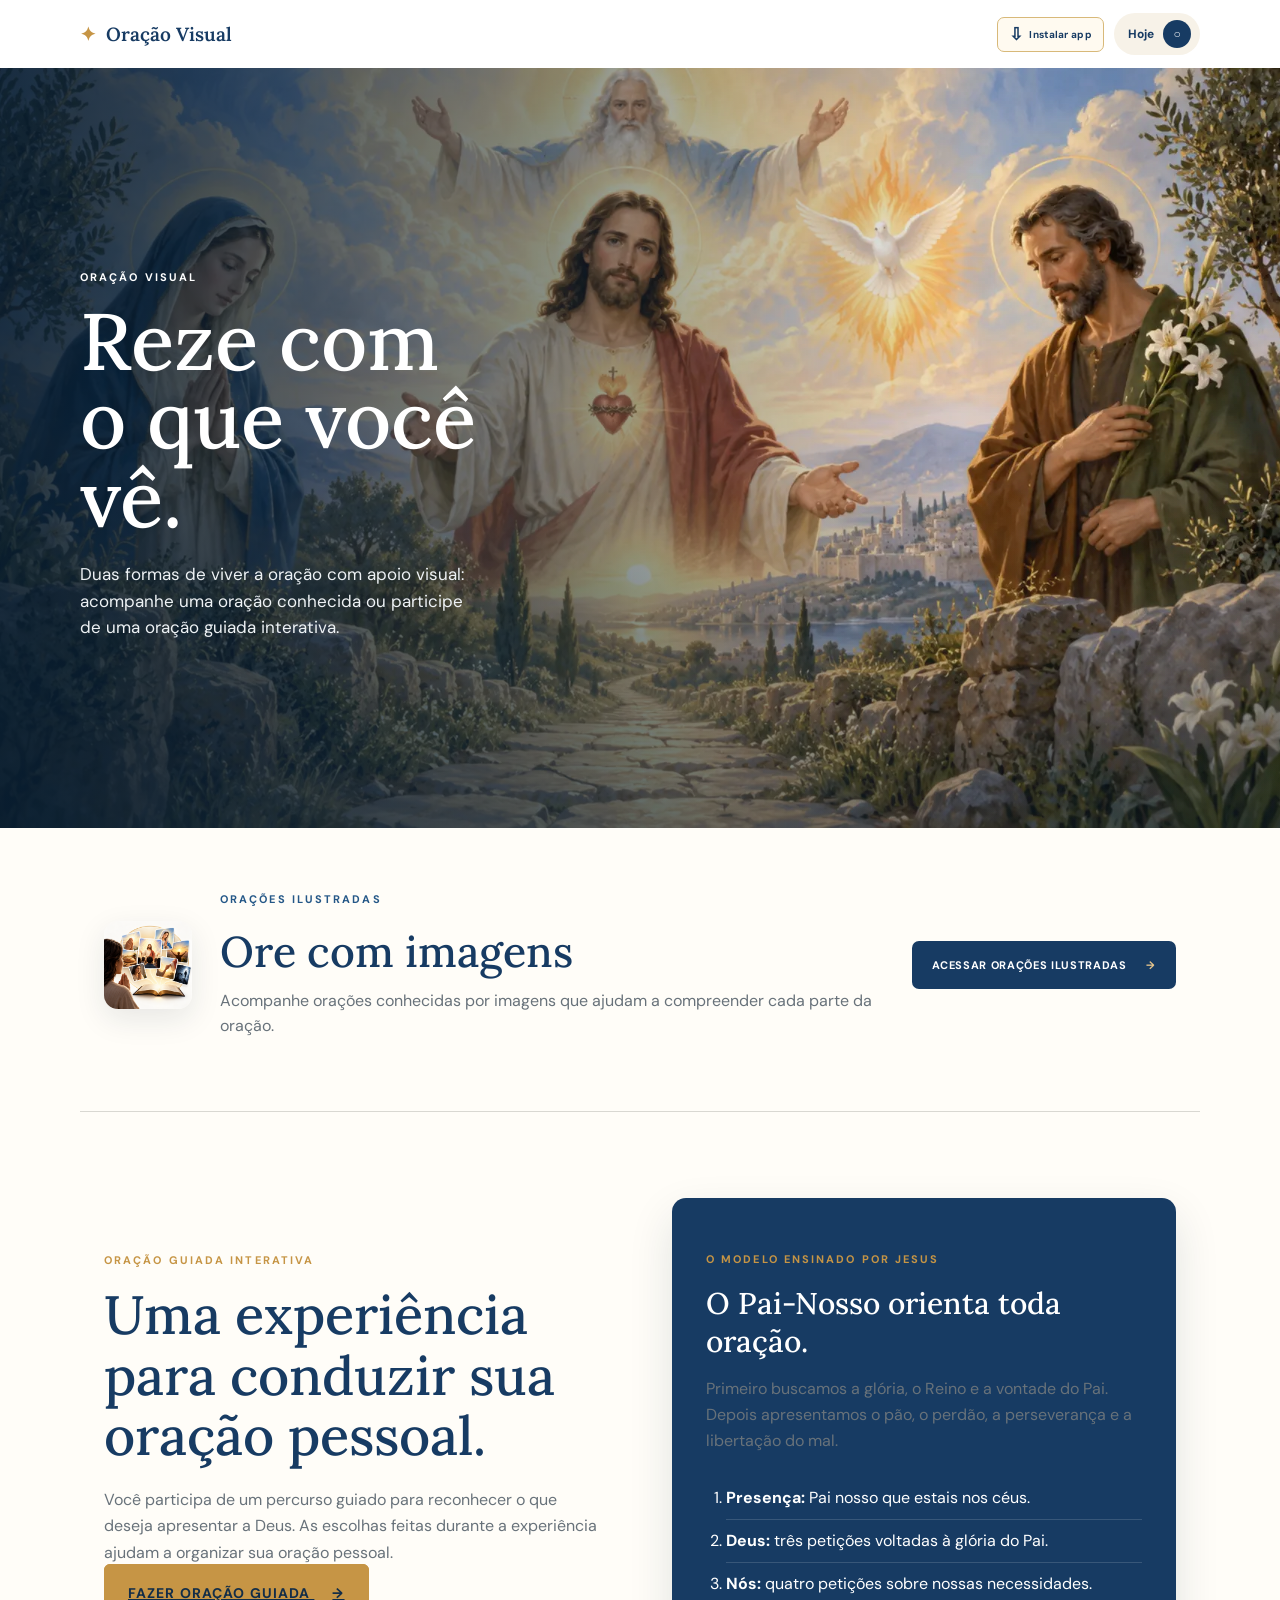
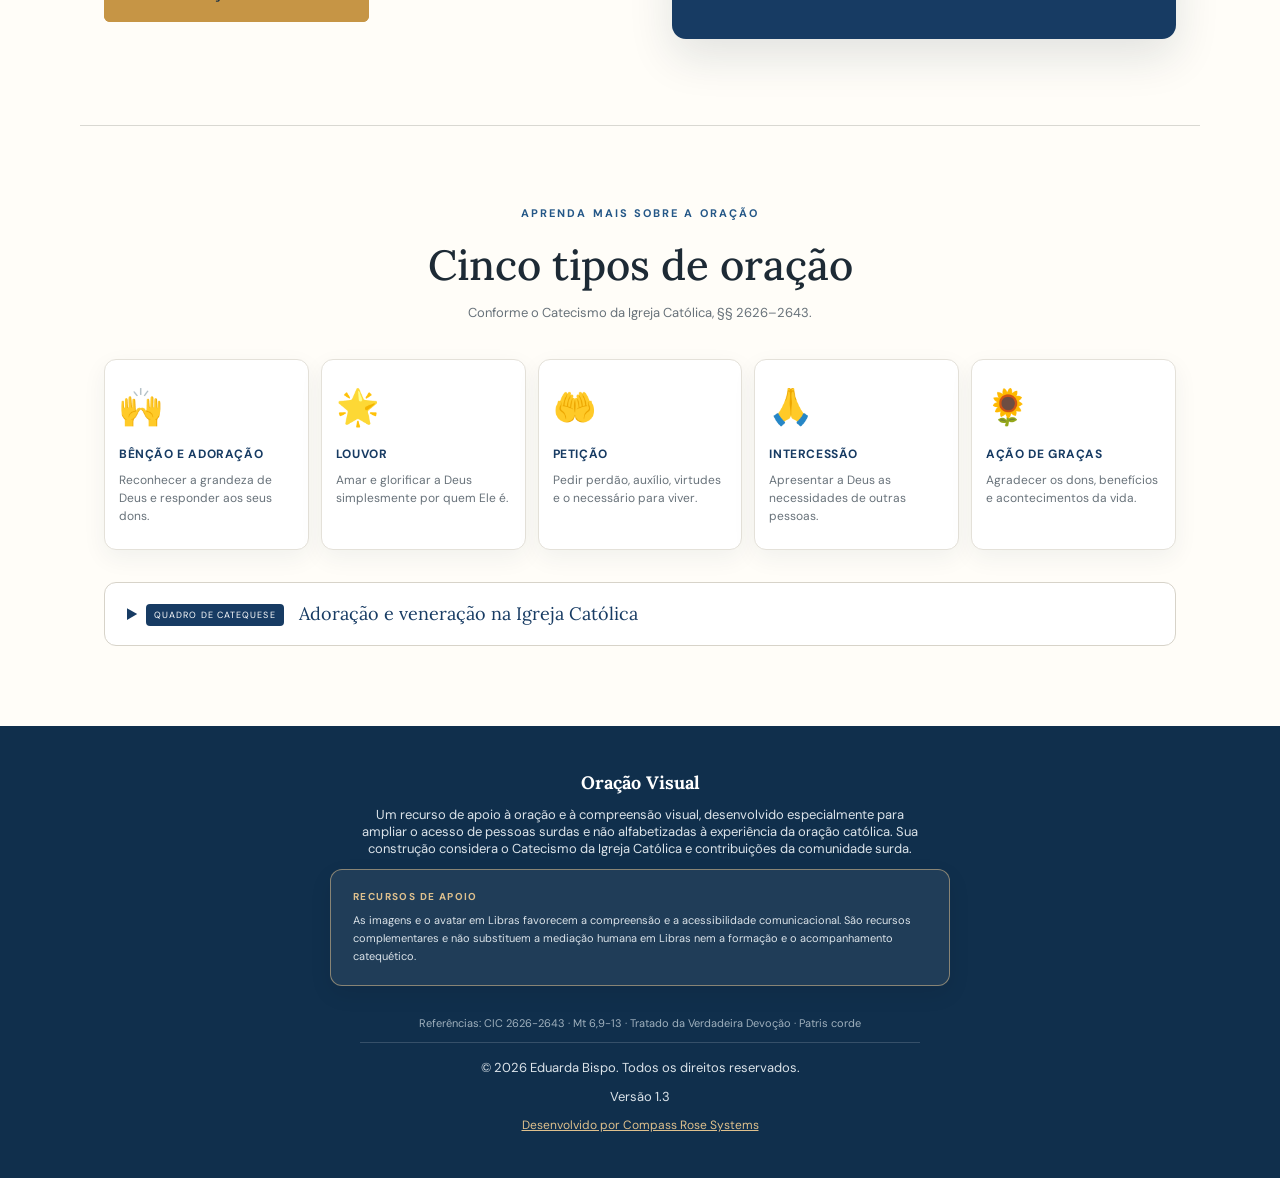
==== commit 623e5b63: "Integra link institucional à assinatura do rodapé" ====
--- a/index.html
+++ b/index.html
@@ -16,7 +16,7 @@
   <link rel="preconnect" href="https://fonts.googleapis.com">
   <link rel="preconnect" href="https://fonts.gstatic.com" crossorigin>
   <link href="https://fonts.googleapis.com/css2?family=DM+Sans:wght@400;600;700&family=Lora:wght@500;600&display=swap" rel="stylesheet">
-  <link rel="stylesheet" href="styles.css?v=20260918-5">
+  <link rel="stylesheet" href="styles.css?v=20260918-6">
   <link rel="stylesheet" href="oracoes-ilustradas.css?v=20260917-7">
 </head>
 <body>
@@ -110,9 +110,8 @@
   <p class="reference">Referências: CIC 2626-2643 · Mt 6,9-13 · Tratado da Verdadeira Devoção · Patris corde</p>
   <button class="install-app" id="installAppButton" type="button" hidden>INSTALAR APLICATIVO</button>
   <p class="footer-rights">© 2026 Eduarda Bispo. Todos os direitos reservados.</p>
-  <p><a class="footer-site" href="https://compassrosesystems.com.br/" target="_blank" rel="noopener noreferrer">compassrosesystems.com.br</a></p>
   <p class="site-version" aria-label="Versão atual">Versão 1.3</p>
-  <span class="footer-brand">Desenvolvido por Compass Rose Systems</span>
+  <a class="footer-brand" href="https://compassrosesystems.com.br/" target="_blank" rel="noopener noreferrer">Desenvolvido por Compass Rose Systems</a>
 </footer>
   <div vw class="enabled"><div vw-access-button class="active"></div><div vw-plugin-wrapper><div class="vw-plugin-top-wrapper"></div></div></div>
   <script src="https://vlibras.gov.br/app/vlibras-plugin.js"></script><script>new window.VLibras.Widget('https://vlibras.gov.br/app');</script><script src="app.js?v=20260917-2"></script>
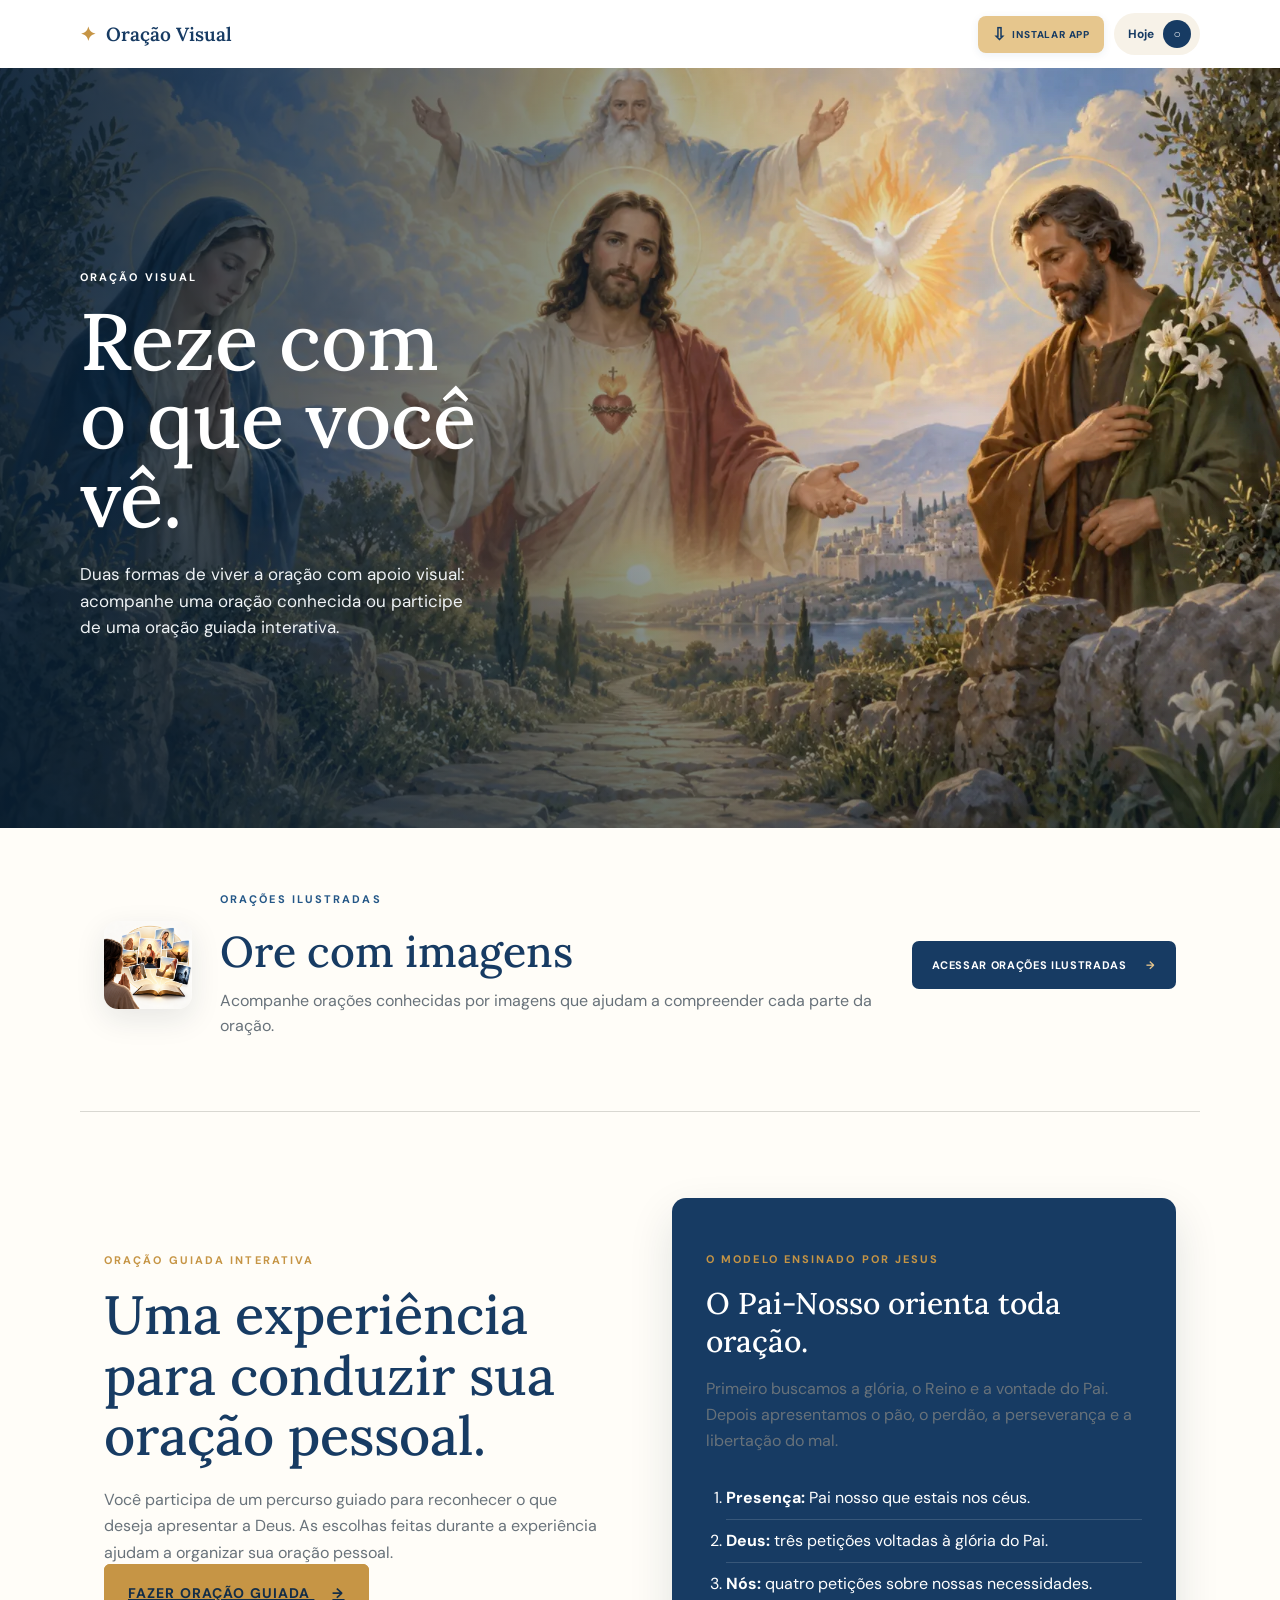
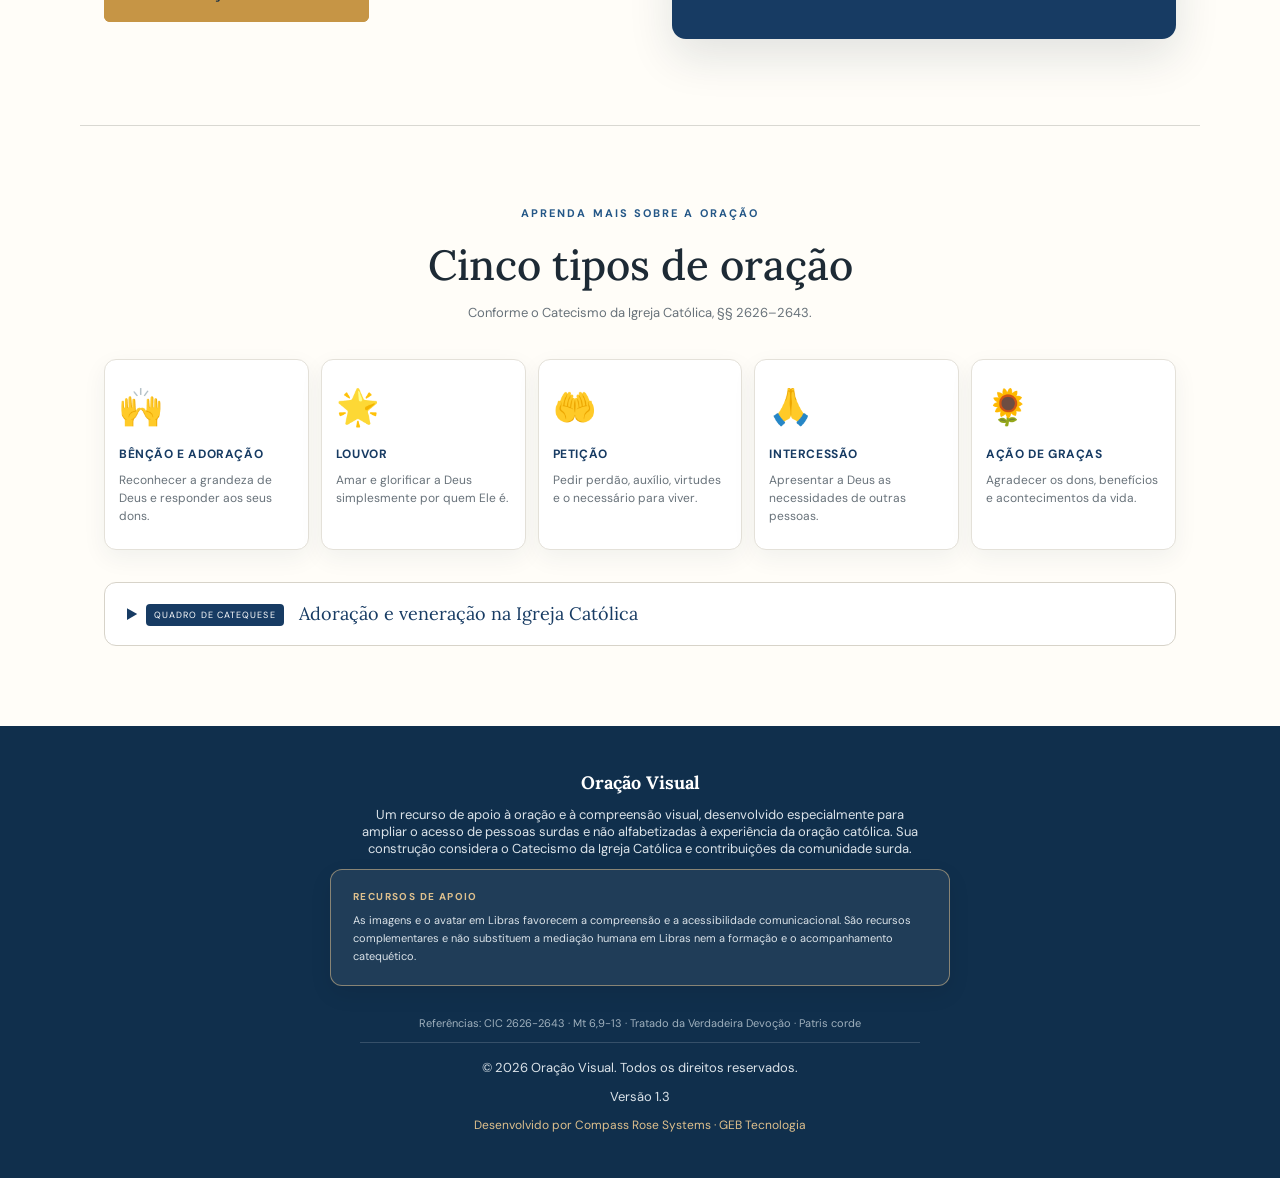
==== commit f0b6f060: "Padroniza rodapé institucional GEB Tecnologia" ====
--- a/index.html
+++ b/index.html
@@ -109,9 +109,9 @@
   <aside class="support-notice" aria-label="Aviso sobre os recursos de apoio"><strong>RECURSOS DE APOIO</strong><p>As imagens e o avatar em Libras favorecem a compreensão e a acessibilidade comunicacional. São recursos complementares e não substituem a mediação humana em Libras nem a formação e o acompanhamento catequético.</p></aside>
   <p class="reference">Referências: CIC 2626-2643 · Mt 6,9-13 · Tratado da Verdadeira Devoção · Patris corde</p>
   <button class="install-app" id="installAppButton" type="button" hidden>INSTALAR APLICATIVO</button>
-  <p class="footer-rights">© 2026 Eduarda Bispo. Todos os direitos reservados.</p>
+  <p class="footer-rights">© 2026 Oração Visual. Todos os direitos reservados.</p>
   <p class="site-version" aria-label="Versão atual">Versão 1.3</p>
-  <a class="footer-brand" href="https://compassrosesystems.com.br/" target="_blank" rel="noopener noreferrer">Desenvolvido por Compass Rose Systems</a>
+  <a class="footer-brand" href="https://gebtecnologia.grupoeduardabispo.com.br/" target="_blank" rel="noopener noreferrer">Desenvolvido por Compass Rose Systems · GEB Tecnologia</a>
 </footer>
   <div vw class="enabled"><div vw-access-button class="active"></div><div vw-plugin-wrapper><div class="vw-plugin-top-wrapper"></div></div></div>
   <script src="https://vlibras.gov.br/app/vlibras-plugin.js"></script><script>new window.VLibras.Widget('https://vlibras.gov.br/app');</script><script src="app.js?v=20260917-2"></script>
--- a/styles.css
+++ b/styles.css
@@ -16,7 +16,7 @@
 @media(max-width:700px){.group-tabs{grid-template-columns:1fr}.group-tabs button{min-height:76px}.group-hint{margin-bottom:10px}}
 .prayer-cta{font-size:14px;padding:19px 23px;box-shadow:0 0 0 0 rgba(229,188,112,.65);animation:prayerPulse 2.2s ease-in-out infinite}.prayer-cta b{font-size:23px;margin-right:9px}.trinity-panel{max-width:1000px;margin:0 auto;border:2px solid #dfc48e;border-radius:16px;overflow:hidden;background:#fff;box-shadow:var(--shadow)}.trinity-panel>img{display:block;width:100%;height:auto;max-height:520px;object-fit:cover}.trinity-panel>div{display:grid;grid-template-columns:repeat(3,1fr)}.trinity-panel article{padding:18px;border-right:1px solid var(--line)}.trinity-panel article:last-child{border-right:0}.trinity-panel strong,.trinity-panel span{display:block}.trinity-panel strong{color:var(--blue);font-size:13px}.trinity-panel span{color:var(--muted);font-size:11px;margin-top:5px}@keyframes prayerPulse{0%,100%{box-shadow:0 0 0 0 rgba(229,188,112,.6);transform:scale(1)}50%{box-shadow:0 0 0 10px rgba(229,188,112,0);transform:scale(1.025)}}@media(prefers-reduced-motion:reduce){.prayer-cta{animation:none}}@media(max-width:700px){.prayer-cta{font-size:12px}.trinity-panel>div{grid-template-columns:1fr}.trinity-panel article{border-right:0;border-bottom:1px solid var(--line)}.trinity-panel article:last-child{border-bottom:0}}
 .confession-box{text-align:left;margin:38px 0;padding:28px;border:2px solid #d9bd83;border-radius:16px;background:#fff;box-shadow:var(--shadow)}.confession-head{display:flex;gap:14px;align-items:center;border-bottom:1px solid var(--line);padding-bottom:18px}.confession-head>span{font-size:38px}.confession-head p{margin:0;color:var(--gold);font-size:10px;font-weight:700;letter-spacing:.12em}.confession-head h3{margin:4px 0 0;color:var(--blue);font-family:Lora,serif;font-size:27px}.confession-box>p{color:var(--muted);line-height:1.6}.confession-notes{background:var(--cream);border-radius:10px;padding:18px;margin:20px 0}.confession-notes strong,.bible-box h4,.contrition h4{color:var(--blue);font-size:11px;letter-spacing:.08em}.confession-notes ul{list-style:none;padding:0;margin:12px 0 0;display:grid;grid-template-columns:1fr 1fr;gap:8px}.confession-notes li{font-size:12px}.sacrament-note{font-weight:700;color:var(--blue)!important}.bible-box{margin:25px 0;border-top:1px solid var(--line);border-bottom:1px solid var(--line);padding:22px 0}.bible-box>p{display:grid;grid-template-columns:120px 1fr;gap:12px;margin:13px 0}.bible-box b{color:var(--gold);font-size:12px}.bible-box span{color:var(--muted);font-size:12px}.contrition-buttons{display:grid;grid-template-columns:repeat(3,1fr);gap:9px}.contrition-buttons button{border:1px solid #b7c0c6;border-radius:9px;background:#fff;color:var(--blue);padding:14px 38px 14px 13px;text-align:left;font-size:11px;font-weight:700;position:relative;cursor:pointer}.contrition-buttons small{display:block;color:var(--muted);font-weight:400;margin-top:4px}.contrition-buttons button>span{position:absolute;right:13px;top:50%;transform:translateY(-50%);font-size:20px}.contrition-text{margin-top:12px;padding:20px;border-radius:10px;background:var(--blue);color:#fff;font-family:Lora,serif;line-height:1.7}.contrition-text p{margin:0}@media(max-width:700px){.confession-box{padding:20px}.confession-notes ul{grid-template-columns:1fr}.bible-box>p{grid-template-columns:1fr;gap:3px}.contrition-buttons{grid-template-columns:1fr}.confession-head h3{font-size:23px}}
-.footer-brand{display:block;color:#dec08d;margin-top:10px;font-size:12px}
+.footer-brand{display:block;color:#dec08d;margin-top:10px;font-size:12px;text-decoration:none}
 .footer-rights{padding-top:16px;border-top:1px solid rgba(255,255,255,.16)}.footer-rights a{color:#fff;text-decoration:none}.footer-rights a:hover{text-decoration:underline}.install-app{margin:16px auto 6px;padding:13px 20px;border:1px solid #dec08d;border-radius:6px;background:#dec08d;color:#102f4c;font-size:11px;font-weight:700;letter-spacing:.08em;cursor:pointer}.install-app[hidden]{display:none}
 .open-request{max-width:760px;margin:28px auto 0;padding:22px;border:1px solid #d9d8d2;border-radius:12px;background:var(--cream);text-align:left}.open-request label{display:block;color:var(--blue);font-weight:700;font-size:13px;margin-bottom:9px}.open-request textarea{display:block;width:100%;min-height:118px;resize:vertical;padding:15px;border:1px solid #bdc4c9;border-radius:8px;background:#fff;color:var(--ink);font:inherit;line-height:1.5}.open-request small{display:block;margin-top:8px;color:var(--muted)}
 .mediator-card{position:relative;display:grid;grid-template-columns:150px 1fr;grid-template-rows:auto auto;max-width:540px;min-height:150px;margin:0 auto 28px;border:3px solid var(--gold);border-radius:15px;overflow:hidden;background:#fff;text-align:left;box-shadow:0 10px 28px rgba(19,42,61,.12)}.mediator-image{grid-row:1/3;width:150px;height:100%;min-height:150px;background-image:linear-gradient(rgba(18,44,65,.05),rgba(18,44,65,.05)),url('assets/oracao-visual-hero.webp');background-size:430%;background-position:50% 31%}.mediator-card strong{align-self:end;padding:42px 18px 2px;color:var(--blue);font-size:16px}.mediator-card p{margin:0;padding:3px 18px 16px;color:var(--muted);font-size:12px;line-height:1.45}.mediator-card small{color:var(--gold);font-weight:700}.mediator-check{position:absolute;right:14px;top:13px;padding:6px 9px;border-radius:20px;background:var(--gold);color:#fff;font-size:9px;font-weight:700;letter-spacing:.05em}
@@ -36,4 +36,4 @@
 @media(max-width:380px){.visual-card:not(.person) .art{height:68px;font-size:34px}}
 
 /* Instalação e orientação de uso */
-.header-actions{display:flex;align-items:center;gap:10px}.install-header{display:flex;align-items:center;gap:6px;border:1px solid #d8b979;border-radius:7px;background:#fffaf0;color:#173b63;padding:8px 11px;font-size:10px;font-weight:700;letter-spacing:.03em;cursor:pointer}.install-icon{font-size:17px;line-height:1}.install-label{white-space:nowrap}.install-header:hover{background:#f6ecd8}.install-header[hidden]{display:none}.support-notice{max-width:620px;margin:0 auto 30px;padding:20px 22px;border:1px solid rgba(222,192,141,.55);border-radius:12px;background:rgba(255,255,255,.07);text-align:left;box-shadow:0 8px 22px rgba(0,0,0,.08)}.support-notice strong{display:block;font-family:"DM Sans",sans-serif;font-size:10px;letter-spacing:.14em;color:#dec08d;margin-bottom:8px}.support-notice p{max-width:none;margin:0;color:#dbe3e9;font-size:11px;line-height:1.65}@media(max-width:700px){.topbar{gap:7px;padding-left:14px;padding-right:14px}.brand{min-width:0}.brand span:last-child{white-space:nowrap}.header-actions{margin-left:auto;gap:5px}.install-header{height:34px;padding:0 8px;gap:4px;border-radius:7px}.install-icon{font-size:16px}.install-label{font-size:9px}.habit{width:auto;height:34px;padding:0 8px;display:flex;align-items:center;gap:5px}.habit span{display:inline;font-size:9px}.support-notice{max-width:none;margin:0 0 26px;padding:18px;border-radius:12px}.support-notice strong{font-size:9px}.support-notice p{font-size:10.5px;line-height:1.6}}
+.header-actions{display:flex;align-items:center;gap:10px}.install-header{display:flex;align-items:center;gap:6px;border:0;border-radius:8px;background:#e6c68d;color:#173b63;padding:10px 14px;font-size:10px;font-weight:800;letter-spacing:.08em;text-transform:uppercase;cursor:pointer;box-shadow:0 2px 8px rgba(23,59,99,.08)}.install-icon{font-size:17px;line-height:1}.install-label{white-space:nowrap}.install-header:hover{background:#efd39f}.install-header[hidden]{display:none}.support-notice{max-width:620px;margin:0 auto 30px;padding:20px 22px;border:1px solid rgba(222,192,141,.55);border-radius:12px;background:rgba(255,255,255,.07);text-align:left;box-shadow:0 8px 22px rgba(0,0,0,.08)}.support-notice strong{display:block;font-family:"DM Sans",sans-serif;font-size:10px;letter-spacing:.14em;color:#dec08d;margin-bottom:8px}.support-notice p{max-width:none;margin:0;color:#dbe3e9;font-size:11px;line-height:1.65}@media(max-width:700px){.topbar{gap:7px;padding-left:14px;padding-right:14px}.brand{min-width:0}.brand span:last-child{white-space:nowrap}.header-actions{margin-left:auto;gap:5px}.install-header{height:34px;padding:0 8px;gap:4px;border-radius:7px}.install-icon{font-size:16px}.install-label{font-size:9px}.habit{width:auto;height:34px;padding:0 8px;display:flex;align-items:center;gap:5px}.habit span{display:inline;font-size:9px}.support-notice{max-width:none;margin:0 0 26px;padding:18px;border-radius:12px}.support-notice strong{font-size:9px}.support-notice p{font-size:10.5px;line-height:1.6}}
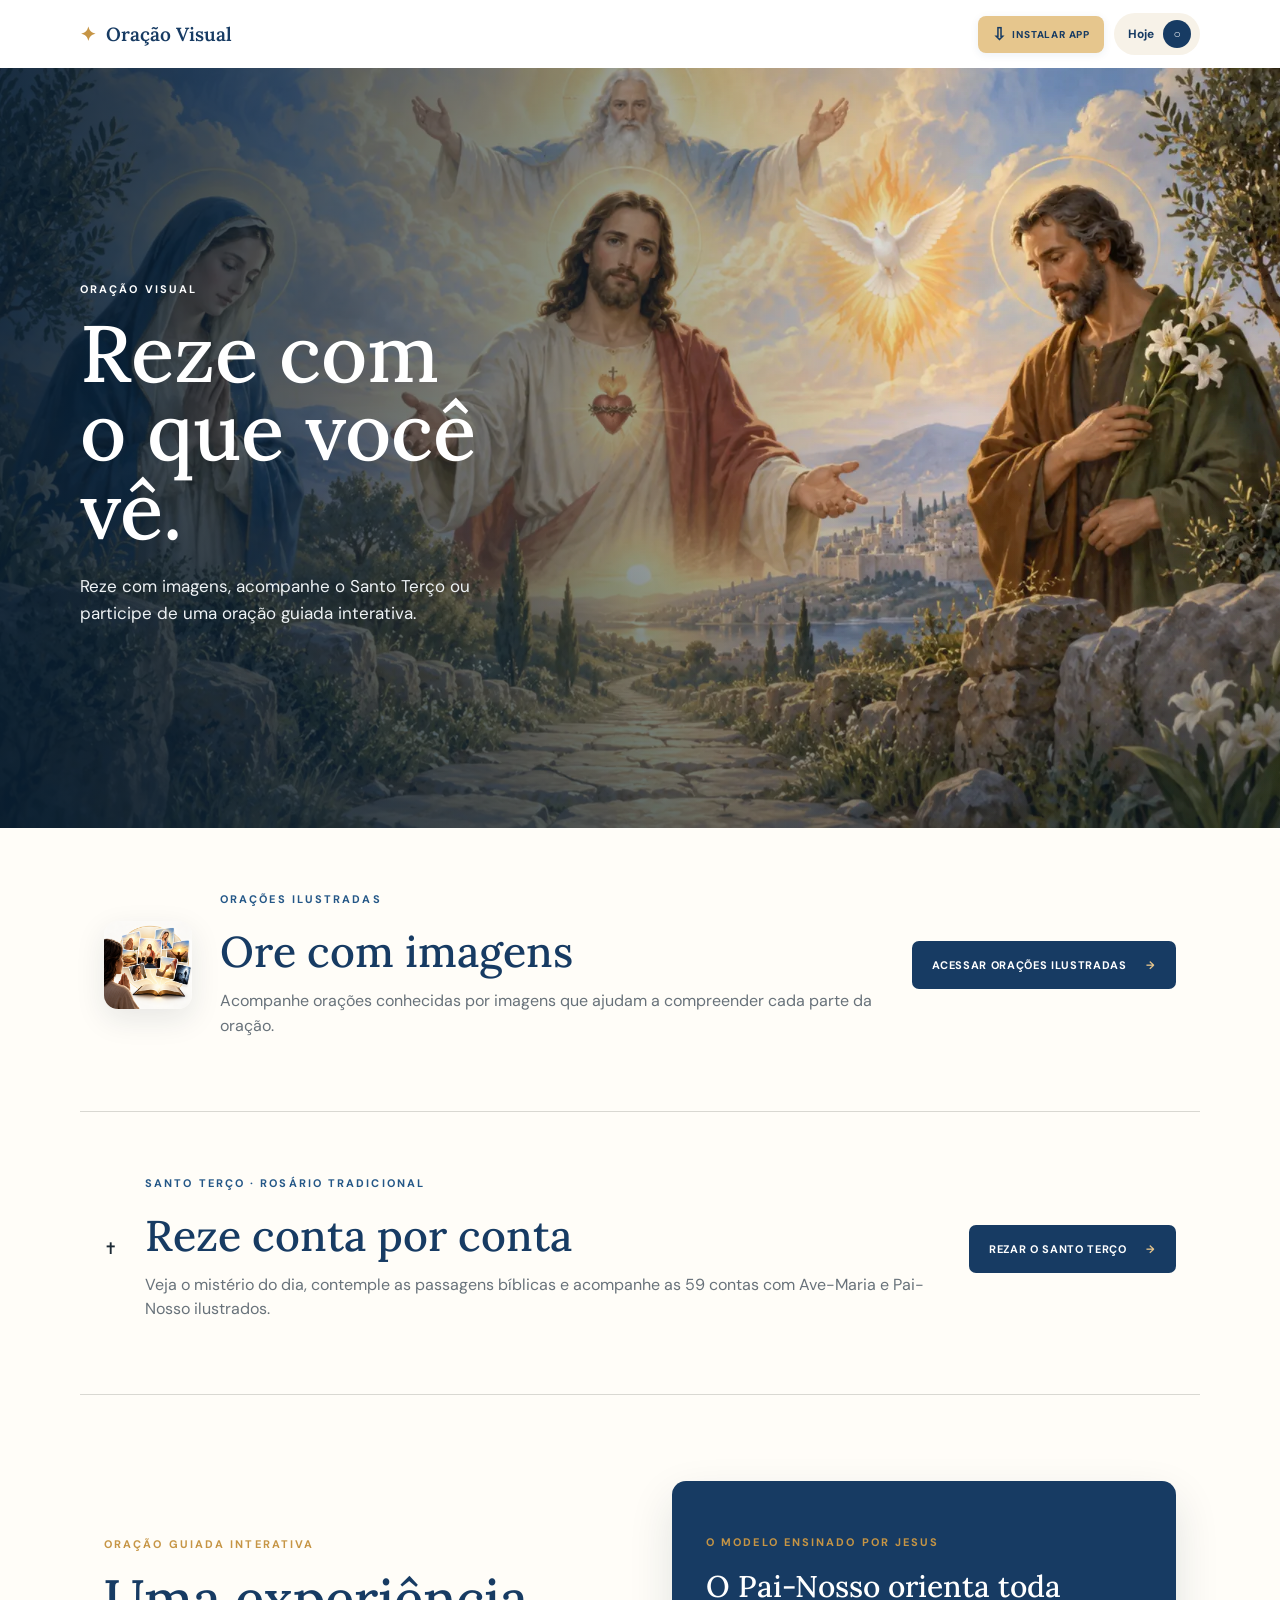
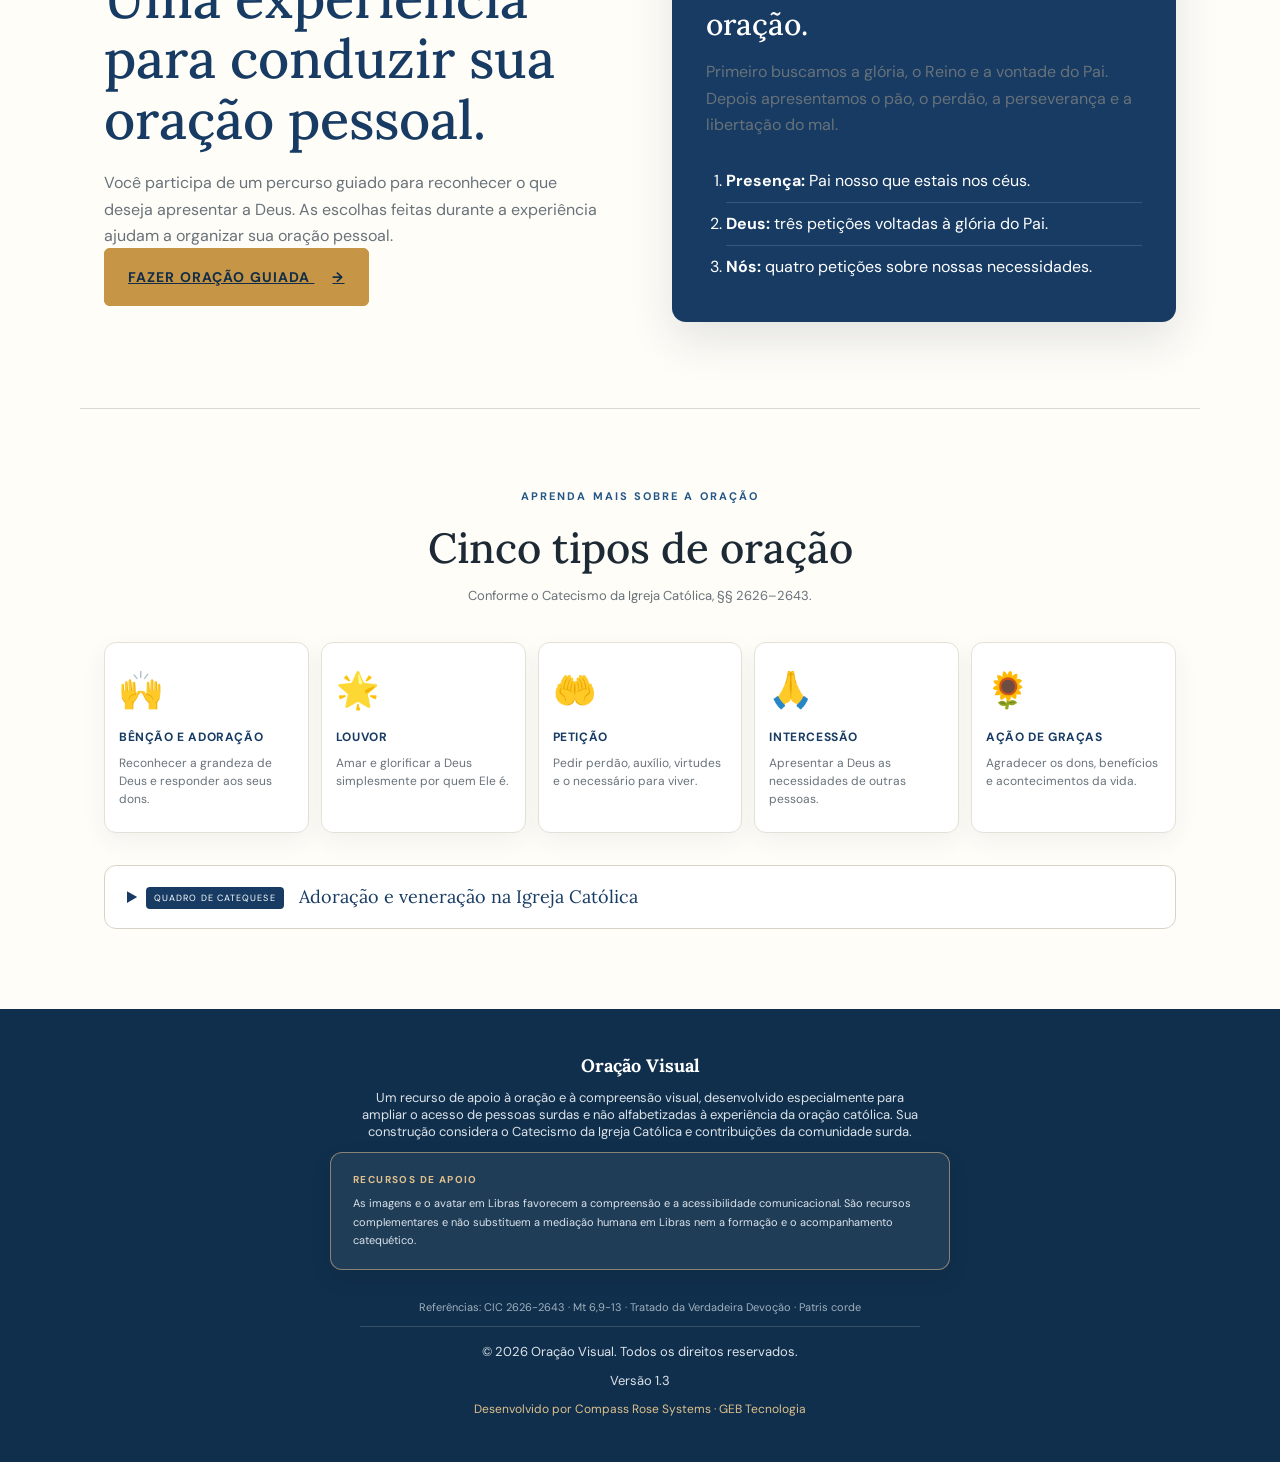
==== commit b9666ac5: "Destacar Rosário Visual e terço do dia na página inicial" ====
--- a/index.html
+++ b/index.html
@@ -32,7 +32,7 @@
       <div class="hero-content">
         <p class="eyebrow">ORAÇÃO VISUAL</p>
         <h1>Reze com<br>o que você vê.</h1>
-        <p>Duas formas de viver a oração com apoio visual: acompanhe uma oração conhecida ou participe de uma oração guiada interativa.</p>
+        <p>Reze com imagens, acompanhe o Santo Terço ou participe de uma oração guiada interativa.</p>
       </div>
     </section>
 
@@ -44,6 +44,16 @@
         <p>Acompanhe orações conhecidas por imagens que ajudam a compreender cada parte da oração.</p>
       </div>
       <a class="illustrated-access-button" href="oracoes-ilustradas.html">ACESSAR ORAÇÕES ILUSTRADAS <span>→</span></a>
+    </section>
+
+    <section class="illustrated-access rosary-home-access" aria-labelledby="rosario-visual-home">
+      <div class="rosary-home-symbol" aria-hidden="true">✝</div>
+      <div class="illustrated-access-copy">
+        <p class="eyebrow blue">SANTO TERÇO · ROSÁRIO TRADICIONAL</p>
+        <h2 id="rosario-visual-home">Reze conta por conta</h2>
+        <p>Veja o mistério do dia, contemple as passagens bíblicas e acompanhe as 59 contas com Ave-Maria e Pai-Nosso ilustrados.</p>
+      </div>
+      <a class="illustrated-access-button" href="rosario.html">REZAR O SANTO TERÇO <span>→</span></a>
     </section>
 
     <section class="guided-prayer" id="oracao-guiada" aria-labelledby="guiada-titulo">
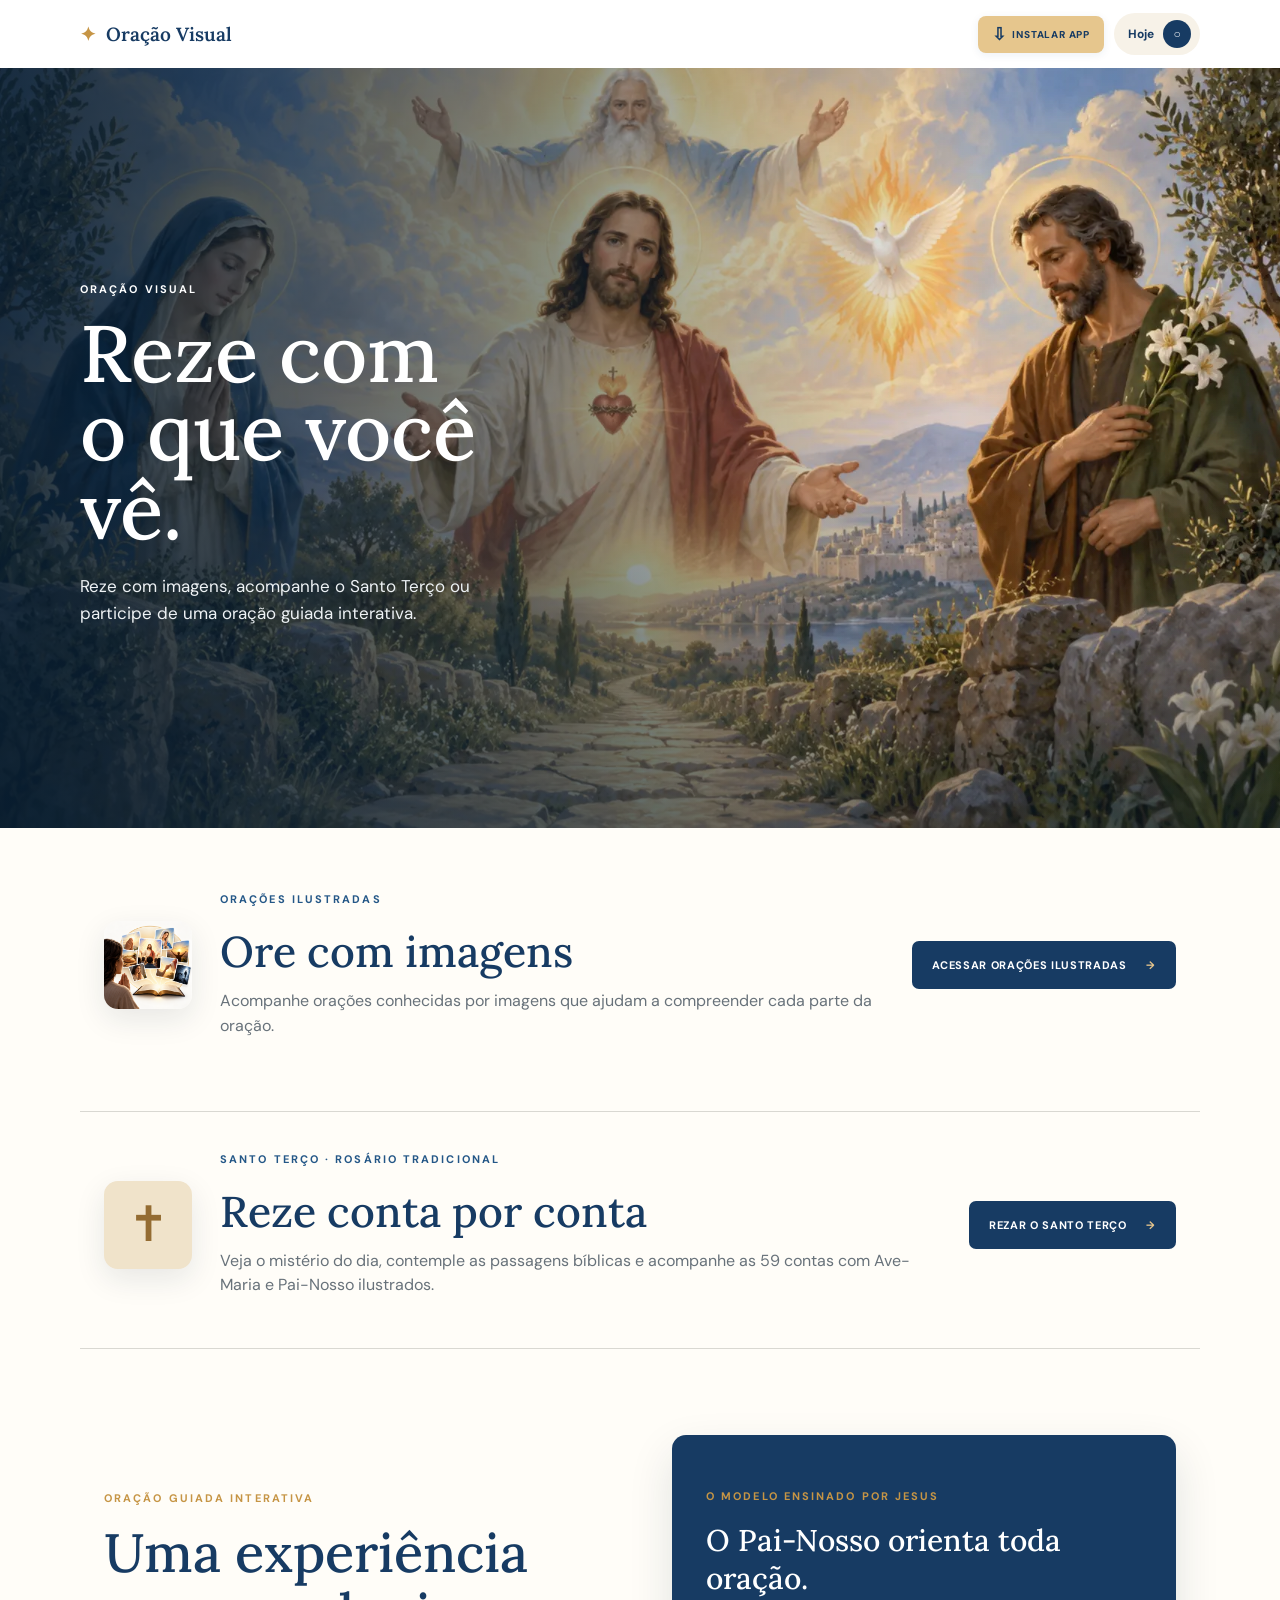
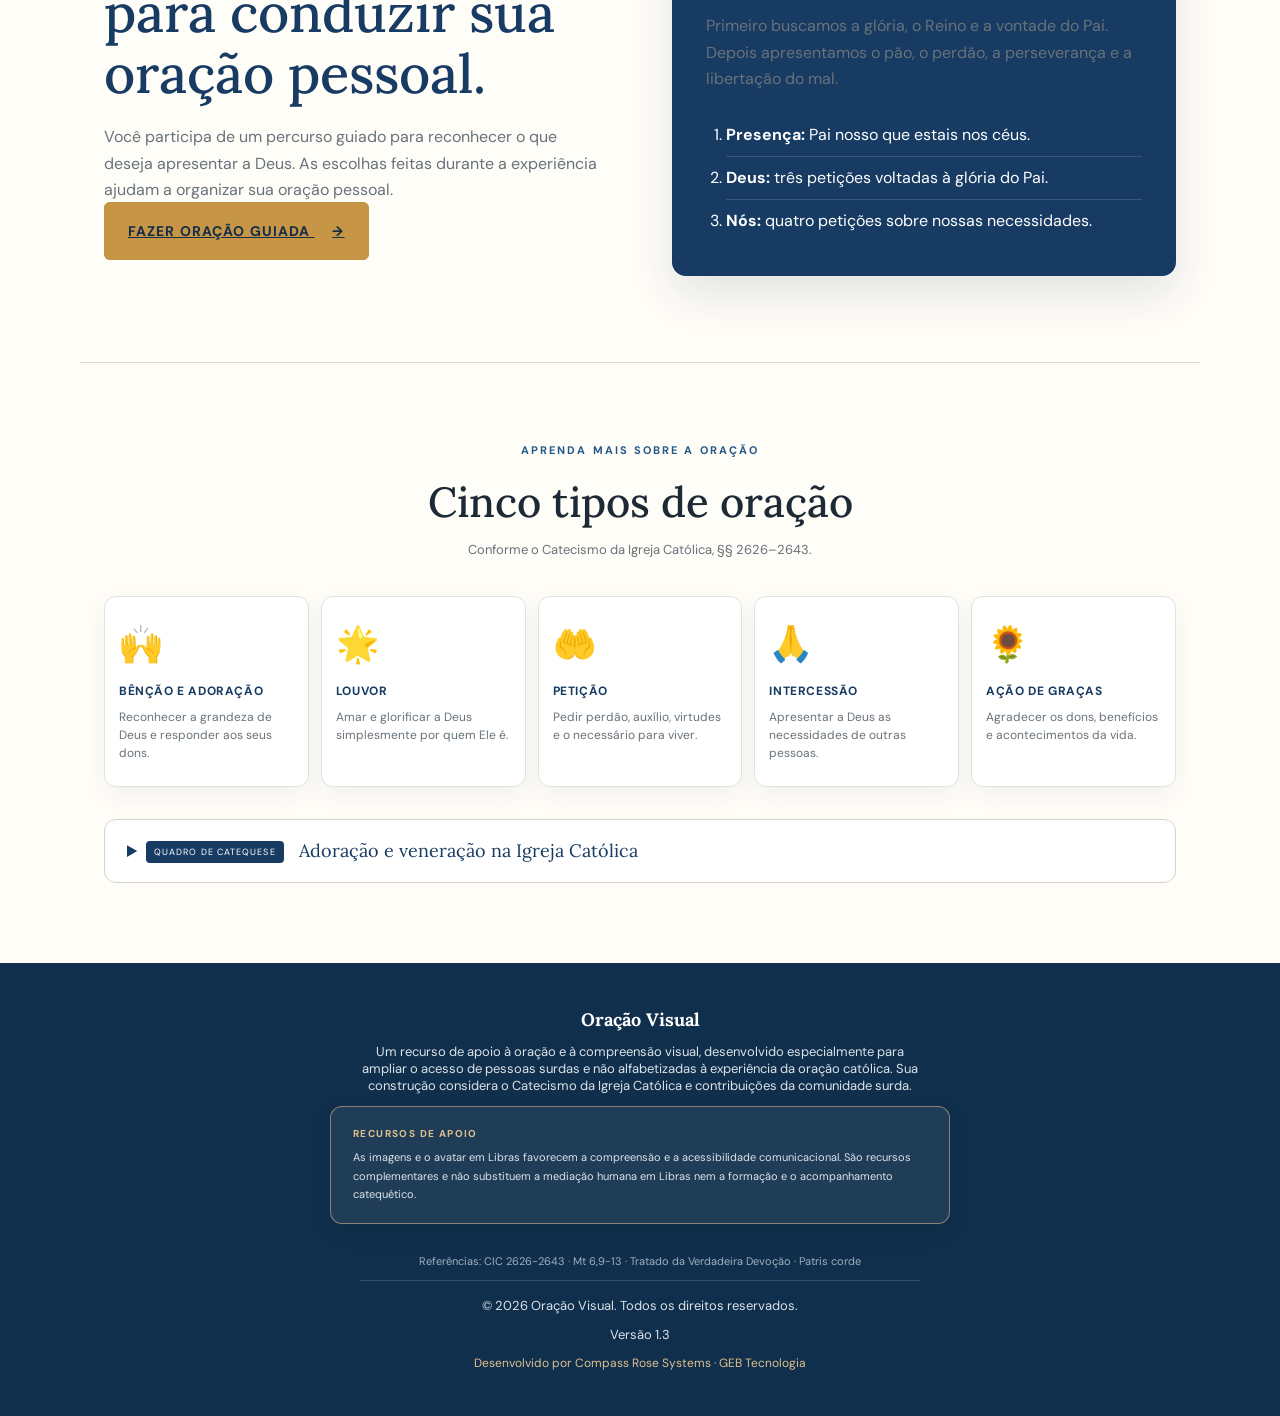
==== commit 47dcc403: "Atualizar versão do CSS nas páginas de entrada do Rosário" ====
--- a/index.html
+++ b/index.html
@@ -17,7 +17,7 @@
   <link rel="preconnect" href="https://fonts.gstatic.com" crossorigin>
   <link href="https://fonts.googleapis.com/css2?family=DM+Sans:wght@400;600;700&family=Lora:wght@500;600&display=swap" rel="stylesheet">
   <link rel="stylesheet" href="styles.css?v=20260918-6">
-  <link rel="stylesheet" href="oracoes-ilustradas.css?v=20260917-7">
+  <link rel="stylesheet" href="oracoes-ilustradas.css?v=20261012-1">
 </head>
 <body>
   <header class="topbar">
--- a/oracoes-ilustradas.css
+++ b/oracoes-ilustradas.css
@@ -1 +1,4 @@
-.illustrated-library{max-width:920px;margin:0 auto;padding:70px 24px 100px;min-height:70vh}.back-link{display:inline-block;margin-bottom:58px;color:var(--blue);font-size:11px;font-weight:700;letter-spacing:.08em;text-decoration:none}.illustrated-library>h1{font-family:Lora,serif;font-size:clamp(42px,7vw,68px);font-weight:500;color:var(--blue);margin:0 0 16px}.library-intro{max-width:600px;color:var(--muted);line-height:1.65;margin:0 0 46px}.prayer-list{display:grid;gap:14px}.prayer-entry{display:grid;grid-template-columns:112px 1fr 44px;align-items:center;gap:24px;padding:14px;border:1px solid #e1ddd3;border-radius:14px;background:#fff;text-decoration:none;box-shadow:0 10px 30px rgba(19,42,61,.07);transition:.2s;overflow:hidden}.prayer-entry:hover{transform:translateY(-2px);box-shadow:var(--shadow)}.prayer-entry-cover{width:112px;height:112px;display:block;object-fit:cover;border-radius:10px}.prayer-entry-copy{min-width:0}.entry-kicker{font-size:9px;letter-spacing:.15em;color:var(--gold);font-weight:700}.prayer-entry h2{font-family:Lora,serif;color:var(--blue);font-size:30px;font-weight:500;margin:5px 0}.prayer-entry p{margin:0;color:var(--muted);font-size:12px}.entry-arrow{display:grid;place-items:center;width:44px;height:44px;border-radius:50%;background:var(--blue);color:#fff;font-size:20px}.illustrated-access{max-width:1120px;margin:0 auto;padding:64px 24px 72px;display:flex;align-items:center;gap:28px;border-bottom:1px solid var(--line)}.illustrated-access-cover{width:88px;height:88px;flex:0 0 88px;display:block;object-fit:cover;border-radius:14px;box-shadow:0 10px 30px rgba(19,42,61,.10)}.illustrated-access-copy{flex:1;min-width:0}.illustrated-access h2{font-family:Lora,serif;font-weight:500;color:var(--blue);font-size:clamp(30px,4vw,43px);margin:0 0 10px}.illustrated-access p:not(.eyebrow){color:var(--muted);margin:0;line-height:1.55}.illustrated-access-button{flex:0 0 auto;text-decoration:none;background:var(--blue);color:#fff;padding:17px 20px;border-radius:7px;font-size:11px;font-weight:700;letter-spacing:.06em}.illustrated-access-button span{margin-left:16px;color:#e5c48c}.guided-prayer{max-width:1120px;margin:0 auto;padding:86px 24px;display:grid;grid-template-columns:1fr 1fr;gap:64px;align-items:center;border-bottom:1px solid var(--line)}.guided-prayer h2{font-family:Lora,serif;font-size:clamp(36px,5vw,54px);font-weight:500;line-height:1.12;color:var(--blue);margin:8px 0 20px}.guided-prayer>div>p:not(.eyebrow){color:var(--muted);line-height:1.65}.guided-prayer .prayer-cta{margin-top:18px}.our-father-guide{background:var(--blue);color:#fff;border-radius:14px;padding:34px;box-shadow:var(--shadow)}.our-father-guide h3{font-family:Lora,serif;font-size:30px;font-weight:500;margin:6px 0 15px}.our-father-guide>p:not(.eyebrow){color:rgba(255,255,255,.82);line-height:1.6}.our-father-guide ol{padding-left:20px;margin:22px 0 0}.our-father-guide li{padding:9px 0;line-height:1.5}.our-father-guide li+li{border-top:1px solid rgba(255,255,255,.14)}.catechesis-section{margin-top:0}.version-history{display:flex;gap:12px 20px;flex-wrap:wrap;align-items:center;margin:22px 0 12px;font-size:10px;line-height:1.5}.version-history>strong{width:100%;letter-spacing:.12em}.version-history span{opacity:.78}.version-history b{margin-right:4px}@media(max-width:760px){.illustrated-access{padding:52px 20px 60px;display:grid;grid-template-columns:88px 1fr;gap:20px}.illustrated-access-button{grid-column:1/-1;text-align:center}.guided-prayer{grid-template-columns:1fr;gap:36px;padding:64px 20px}.our-father-guide{padding:28px}}@media(max-width:600px){.illustrated-library{padding:45px 18px 70px}.back-link{margin-bottom:42px}.prayer-entry{grid-template-columns:88px 1fr 38px;gap:14px;padding:10px}.prayer-entry-cover{width:88px;height:88px}.prayer-entry h2{font-size:24px}.entry-arrow{width:38px;height:38px}}+.illustrated-library{max-width:920px;margin:0 auto;padding:70px 24px 100px;min-height:70vh}.back-link{display:inline-block;margin-bottom:58px;color:var(--blue);font-size:11px;font-weight:700;letter-spacing:.08em;text-decoration:none}.illustrated-library>h1{font-family:Lora,serif;font-size:clamp(42px,7vw,68px);font-weight:500;color:var(--blue);margin:0 0 16px}.library-intro{max-width:600px;color:var(--muted);line-height:1.65;margin:0 0 46px}.prayer-list{display:grid;gap:14px}.prayer-entry{display:grid;grid-template-columns:112px 1fr 44px;align-items:center;gap:24px;padding:14px;border:1px solid #e1ddd3;border-radius:14px;background:#fff;text-decoration:none;box-shadow:0 10px 30px rgba(19,42,61,.07);transition:.2s;overflow:hidden}.prayer-entry:hover{transform:translateY(-2px);box-shadow:var(--shadow)}.prayer-entry-cover{width:112px;height:112px;display:block;object-fit:cover;border-radius:10px}.prayer-entry-copy{min-width:0}.entry-kicker{font-size:9px;letter-spacing:.15em;color:var(--gold);font-weight:700}.prayer-entry h2{font-family:Lora,serif;color:var(--blue);font-size:30px;font-weight:500;margin:5px 0}.prayer-entry p{margin:0;color:var(--muted);font-size:12px}.entry-arrow{display:grid;place-items:center;width:44px;height:44px;border-radius:50%;background:var(--blue);color:#fff;font-size:20px}.illustrated-access{max-width:1120px;margin:0 auto;padding:64px 24px 72px;display:flex;align-items:center;gap:28px;border-bottom:1px solid var(--line)}.illustrated-access-cover{width:88px;height:88px;flex:0 0 88px;display:block;object-fit:cover;border-radius:14px;box-shadow:0 10px 30px rgba(19,42,61,.10)}.illustrated-access-copy{flex:1;min-width:0}.illustrated-access h2{font-family:Lora,serif;font-weight:500;color:var(--blue);font-size:clamp(30px,4vw,43px);margin:0 0 10px}.illustrated-access p:not(.eyebrow){color:var(--muted);margin:0;line-height:1.55}.illustrated-access-button{flex:0 0 auto;text-decoration:none;background:var(--blue);color:#fff;padding:17px 20px;border-radius:7px;font-size:11px;font-weight:700;letter-spacing:.06em}.illustrated-access-button span{margin-left:16px;color:#e5c48c}.guided-prayer{max-width:1120px;margin:0 auto;padding:86px 24px;display:grid;grid-template-columns:1fr 1fr;gap:64px;align-items:center;border-bottom:1px solid var(--line)}.guided-prayer h2{font-family:Lora,serif;font-size:clamp(36px,5vw,54px);font-weight:500;line-height:1.12;color:var(--blue);margin:8px 0 20px}.guided-prayer>div>p:not(.eyebrow){color:var(--muted);line-height:1.65}.guided-prayer .prayer-cta{margin-top:18px}.our-father-guide{background:var(--blue);color:#fff;border-radius:14px;padding:34px;box-shadow:var(--shadow)}.our-father-guide h3{font-family:Lora,serif;font-size:30px;font-weight:500;margin:6px 0 15px}.our-father-guide>p:not(.eyebrow){color:rgba(255,255,255,.82);line-height:1.6}.our-father-guide ol{padding-left:20px;margin:22px 0 0}.our-father-guide li{padding:9px 0;line-height:1.5}.our-father-guide li+li{border-top:1px solid rgba(255,255,255,.14)}.catechesis-section{margin-top:0}.version-history{display:flex;gap:12px 20px;flex-wrap:wrap;align-items:center;margin:22px 0 12px;font-size:10px;line-height:1.5}.version-history>strong{width:100%;letter-spacing:.12em}.version-history span{opacity:.78}.version-history b{margin-right:4px}@media(max-width:760px){.illustrated-access{padding:52px 20px 60px;display:grid;grid-template-columns:88px 1fr;gap:20px}.illustrated-access-button{grid-column:1/-1;text-align:center}.guided-prayer{grid-template-columns:1fr;gap:36px;padding:64px 20px}.our-father-guide{padding:28px}}@media(max-width:600px){.illustrated-library{padding:45px 18px 70px}.back-link{margin-bottom:42px}.prayer-entry{grid-template-columns:88px 1fr 38px;gap:14px;padding:10px}.prayer-entry-cover{width:88px;height:88px}.prayer-entry h2{font-size:24px}.entry-arrow{width:38px;height:38px}}
+.rosary-home-access{padding-top:40px;padding-bottom:50px}
+.rosary-home-symbol{width:88px;height:88px;flex:0 0 88px;border-radius:14px;display:grid;place-items:center;background:#f0e3ca;color:#946c32;font-family:serif;font-size:49px;box-shadow:0 10px 30px rgba(19,42,61,.10)}
+@media(max-width:760px){.rosary-home-symbol{grid-row:1;grid-column:1}}
